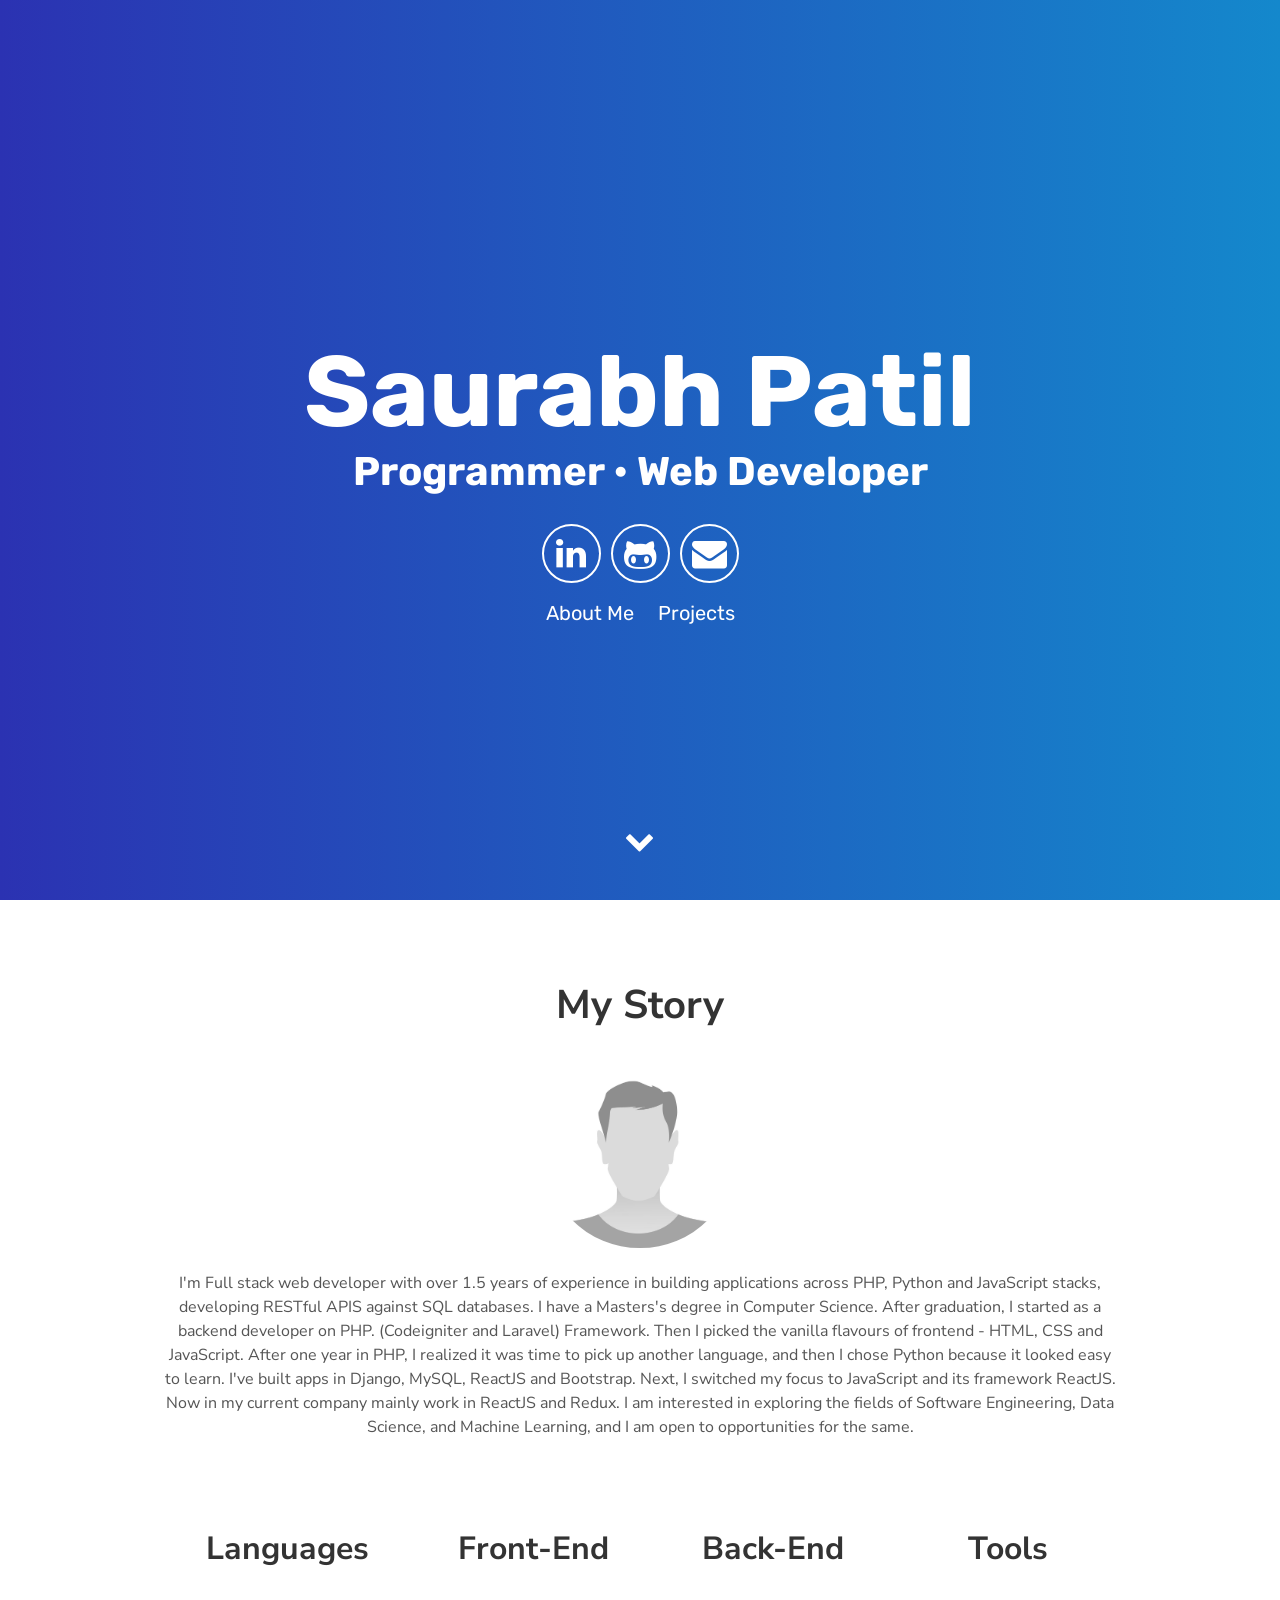
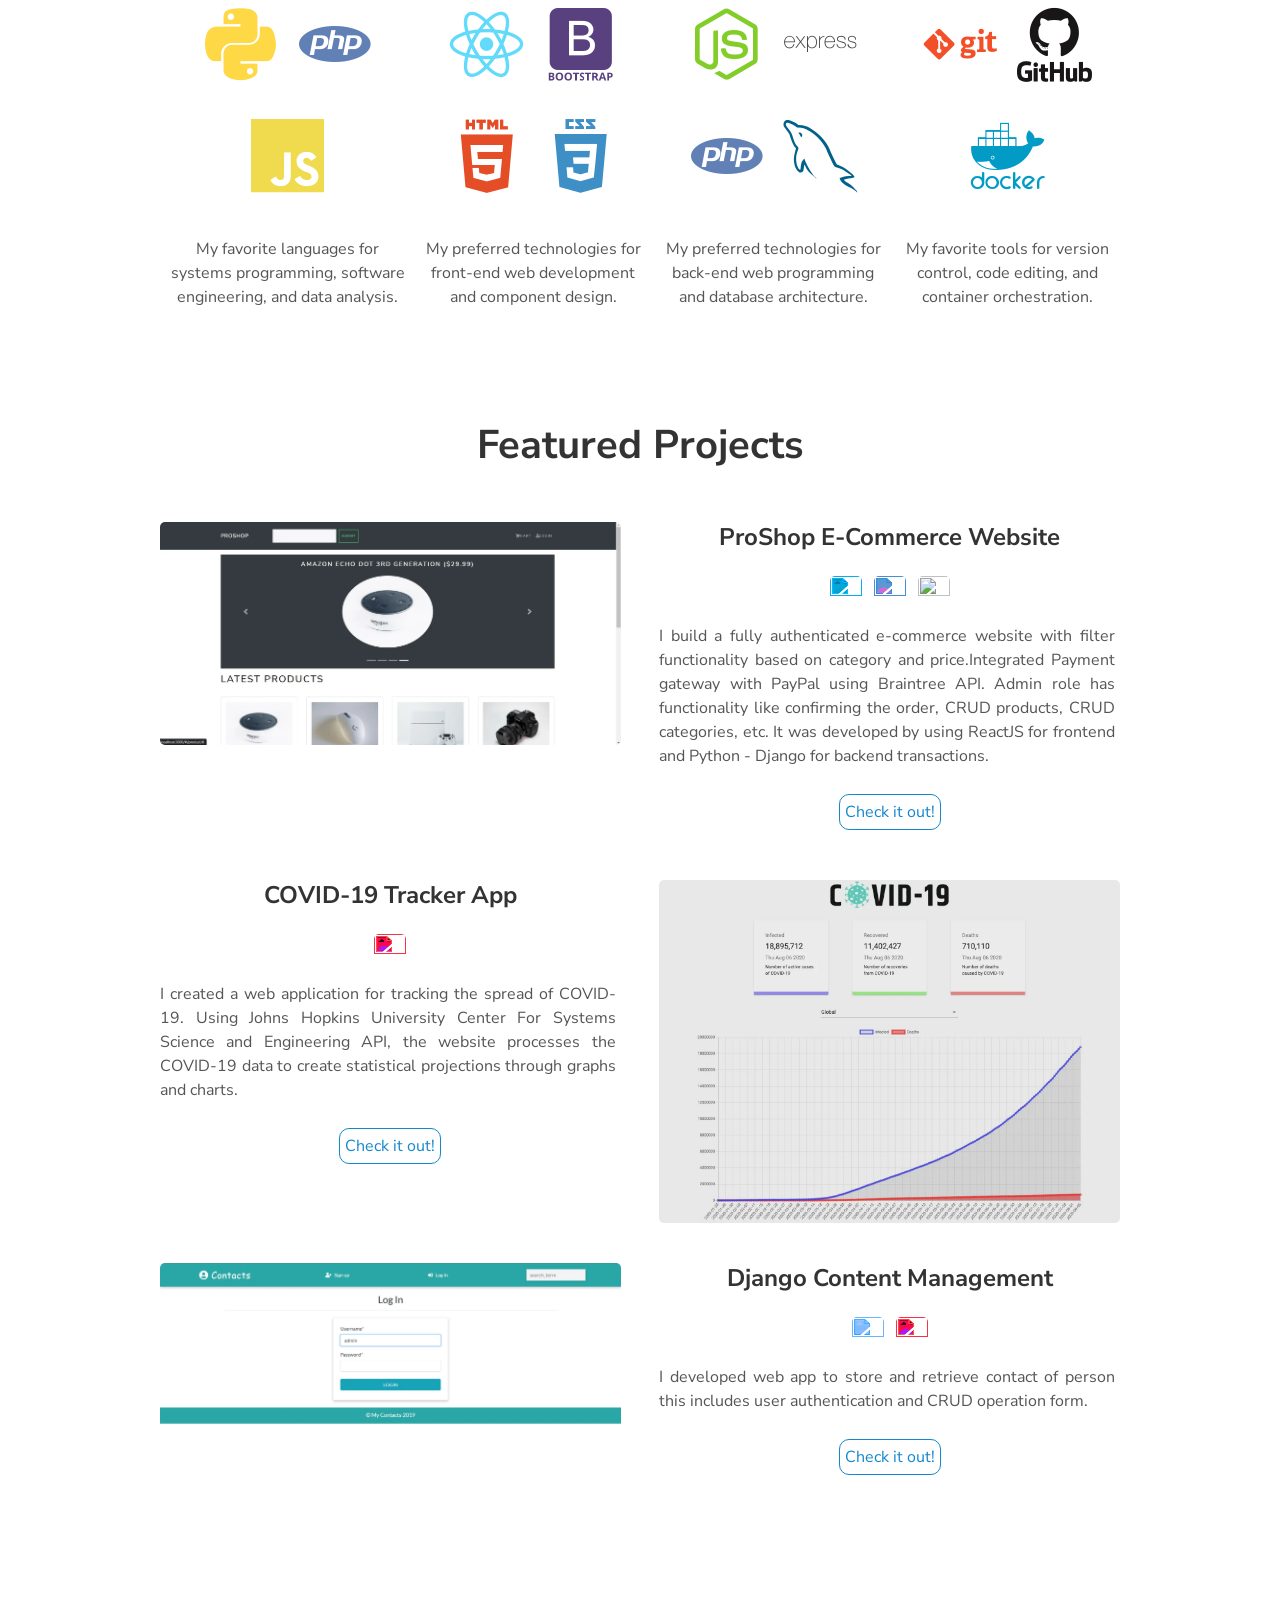
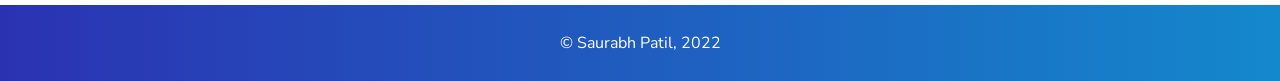
==== index.html @ a28a0f43 "Initial Commit" ====
<!DOCTYPE html>
<html lang="en">

<head>
  <!-- Metadata of the Webpage -->
  <!-- Character-set Metadata -->
  <meta charset="utf-8" />
  <meta http-equiv="X-UA-Compatible" content="IE=edge" />
  <!-- Viewport Metadata -->
  <meta name="viewport" content="width=device-width, initial-scale=1" />
  <!-- Description Metadata-->
  <meta name="description" content="Portfolio Website" />
  <!-- Author Metadata -->
  <meta name="author" content="Saurabh Patil" />
  <!-- Keyword Metadata -->
  <meta name="keywords"
    content="Saurabh Patil, Saurabh Patil Shivaji Science
    College Nagpur, Saurabh Patil Nagpur, Saurabh Patil Shri Ramdeobaba College of Engineering and ManagementShri Ramdeobaba College of Engineering and Management Nagpur, SimpleCRM, Simple crm, Saurabh Patil SimpleCRM" />
  <!-- Webpage Logo -->
  <link rel="shortcut icon" href="./assets/img/favicon.ico" />
  <!-- Webpage Title -->
  <title>Saurabh Patil</title>

  <!-- Import CSS: Main Stylesheet -->
  <link rel="stylesheet" href="./assets/css/main.css" />
</head>

<body>
  <div id="particles-js">
    <div class="header">
      <h1>
        <span class="site-title">Saurabh Patil</span>
        <span class="site-description">Programmer • Web Developer</span>
      </h1>
      <div class="header-icons">
        <a aria-label="My LinkedIn Profile" target="_blank" href="https://www.linkedin.com/in/saurabh-678b4119a/">
          <i class="icon fa fa-linkedin" aria-hidden="true"></i>
        </a>
        <a aria-label="My Github Profile" target="_blank" href="https://github.com/saurabh374">
          <i class="icon fa fa-github-alt" aria-hidden="true"></i>
        </a>
        <!-- <a
            aria-label="My Résumé"
            target="_blank"
            href="https://www.adityavsingh.com/resume.html"
          >
            <i class="icon fa fa fa-file-pdf-o" aria-hidden="true"></i>
          </a> -->
        <a aria-label="Send Email" href="mailto:patilsaurabh1902@gmail.com" target="_blank"><i
            class="icon fa fa-envelope"></i></a>
      </div>
      <div class="header-links">
        <a class="link" href="#about" data-scroll>About Me</a>
        <a class="link" href="#projects" data-scroll>Projects</a>
      </div>
    </div>
    <a class="down" href="#about" data-scroll><i class="icon fa fa-chevron-down" aria-hidden="true"></i></a>
  </div>

  <!-- About Section -->
  <section id="about">
    <!-- User Introduction-->
    <div class="user-details">
      <h1>My Story</h1>
      <picture>
        <source type="image/webp" srcset="./assets/img/webp/person_placeholder.webp" alt="Pperson_placeholder"
          width="20%" style="border-radius: 50%" />
        <img src="./assets/img/jpg/person_placeholder.jpg" alt="person_placeholder" width="20%"
          style="border-radius: 50%" />
      </picture>
      <p>
        I'm Full stack web developer with over 1.5 years of experience in building applications across PHP, Python and
        JavaScript stacks, developing RESTful APIS against SQL databases.
        I have a Masters's degree in Computer Science. After graduation, I started as a backend developer on PHP.
        (Codeigniter and Laravel) Framework. Then I picked the vanilla flavours of frontend - HTML, CSS and JavaScript.
        After one year in PHP, I realized it was time to pick up another language, and then I chose Python because it
        looked easy to learn.
        I've built apps in Django, MySQL, ReactJS and Bootstrap.
        Next, I switched my focus to JavaScript and its framework ReactJS. Now in my current company mainly work in
        ReactJS and Redux.
        I am interested in exploring the
        fields of Software Engineering, Data Science, and Machine Learning,
        and I am open to opportunities for the same.
      </p>
    </div>

    <!-- User Specifics -->
    <div class="user">
      <!-- Technology Stack #1: Languages -->
      <div class="tech">
        <h2>Languages</h2>
        <i class="devicon-python-plain colored"></i>
        <i class="devicon-php-plain colored"></i>
        <i class="devicon-javascript-plain colored"></i>
        <p>
          My favorite languages for systems programming, software engineering,
          and data analysis.
        </p>
      </div>

      <!-- Technology Stack #2: Front-End -->
      <div class="tech">
        <h2>Front-End</h2>
        <i class="devicon-react-original colored"></i>
        <i class="devicon-bootstrap-plain-wordmark colored"></i>
        <i class="devicon-html5-plain-wordmark colored"></i>
        <i class="devicon-css3-plain-wordmark colored"></i>
        <p>
          My preferred technologies for front-end web development and
          component design.
        </p>
      </div>

      <!-- Technology Stack #3: Back-End -->
      <div class="tech">
        <h2>Back-End</h2>
        <i class="devicon-nodejs-plain colored"></i>
        <i class="devicon-express-original-wordmark colored"></i>
        <i class="devicon-php-plain colored"></i>
        <i class="devicon-mysql-plain colored"></i>
        <p>
          My preferred technologies for back-end web programming and database
          architecture.
        </p>
      </div>

      <!-- Technology Stack #4: Tools -->
      <div class="tech">
        <h2>Tools</h2>
        <i class="devicon-git-plain-wordmark colored"></i>

        <i class="devicon-vscode-plain-wordmark colored"></i>

        <i class="devicon-github-plain-wordmark colored"></i>
        <i class="devicon-docker-plain-wordmark colored"></i>
        <p>
          My favorite tools for version control, code editing, and container
          orchestration.
        </p>
      </div>
    </div>
  </section>

  <!-- Projects Section -->
  <section id="projects">
    <div class="user-details">
      <h1>Featured Projects</h1>
    </div>

    <div class="user-projects">
      <div class="images-left">
        <picture>
          <source type="image/webp" srcset="./assets/img/webp/proshop_screenshot.webp" alt="ProShop E-Commerce Website" />
          <img alt="ProShop E-Commerce Website" src="./assets/img/jpg/proshop_screenshot.png" />
        </picture>
      </div>
      <div class="contents-right" style="text-align: center">
        <h3>ProShop E-Commerce Website</h3>
        <img height="32" width="32" src="https://unpkg.com/simple-icons@3.4.0/icons/react.svg" style="
              filter: invert(73%) sepia(74%) saturate(1552%) hue-rotate(169deg)
                brightness(109%) contrast(97%);
            " />
        &nbsp;
        <img height="32" width="32" src="https://unpkg.com/simple-icons@3.4.0/icons/css3.svg" style="
              filter: invert(33%) sepia(29%) saturate(3844%) hue-rotate(184deg)
                brightness(90%) contrast(84%);
            " />
        &nbsp;
        <img height="32" width="32" src="https://unpkg.com/simple-icons@3.4.0/icons/github.svg" />
        <p style="text-align: justify">
          I build a fully authenticated e-commerce website with filter functionality based on
          category and price.Integrated Payment gateway with PayPal using Braintree API. Admin role has functionality
          like confirming the order, CRUD products, CRUD categories, etc. It was developed by using ReactJS for frontend
          and Python - Django for backend transactions.
        </p>
        <a class="project-link" target="_blank" href="https://github.com/saurabh374/ProShop">Check it out!</a>
      </div>
    </div>

    <div class="user-projects">
      <div class="images-right">
        <picture>
          <source type="image/webp" srcset="./assets/img/webp/COVID19-Tracker-App.webp" alt="COVID-19 Tracker App" />
          <img alt="COVID-19 Tracker App" src="./assets/img/jpg/COVID19-Tracker-App.jpg" />
        </picture>
      </div>
      <div class="contents" style="text-align: center">
        <h3>COVID-19 Tracker App</h3>
        <div>
          <img height="32" width="32" src="https://unpkg.com/simple-icons@3.4.0/icons/javascript.svg" style="
                filter: invert(96%) sepia(47%) saturate(4151%)
                  hue-rotate(338deg) brightness(100%) contrast(95%);
              " />
        </div>
        <p style="text-align: justify">
          I created a web application for tracking the spread of COVID-19.
          Using Johns Hopkins University Center For Systems Science and
          Engineering API, the website processes the COVID-19 data to create
          statistical projections through graphs and charts.
        </p>
        <a class="project-link" target="_blank" href="#">
          Check it out!
        </a>
        <!-- <a class="project-link" target="_blank" href="https://www.adityavsingh.com/covid19-tracker-app">
          Check it out!
        </a> -->
      </div>
    </div>

    <div class="user-projects">
      <div class="images-left">
        <picture>
          <source type="image/webp" srcset="./assets/img/webp/contact_manage_screenshot.webp"
            alt="Django Content Management" />
          <img alt="Django Content Management" src="./assets/img/jpg/contact_manage_screenshot.png" />
        </picture>
      </div>
      <div class="contents-right" style="text-align: center">
        <h3>Django Content Management</h3>
        <img height="32" width="32" src="https://unpkg.com/simple-icons@3.4.0/icons/django.svg" style="
                filter: invert(22%) sepia(77%) saturate(1486%)
                  hue-rotate(183deg) brightness(101%) contrast(103%);
              " />
        &nbsp;
        <img height="32" width="32" src="https://unpkg.com/simple-icons@3.4.0/icons/javascript.svg" style="
              filter: invert(96%) sepia(47%) saturate(4151%)
                hue-rotate(338deg) brightness(100%) contrast(95%);
            " />
        <p style="text-align: justify">
          I developed web app to store and retrieve contact of person this includes user authentication and CRUD
          operation form.
        </p>
        <a class="project-link" target="_blank" href="https://github.com/saurabh374/Django-Contact-Manager">
          Check it out!
        </a>
      </div>
    </div>
  </section>

  <footer class="footer">
    <p>&copy; Saurabh Patil, 2022</p>
  </footer>

  <!-- Import JS: Particles Theme -->
  <script src="https://cdn.jsdelivr.net/particles.js/2.0.0/particles.min.js"></script>
  <!-- Import JS: Sweet Scroll -->
  <script src="./assets/js/sweet-scroll.min.js"></script>
  <!-- Import JS: Google Analytics -->
  <script src="./assets/js/google-analytics.js"></script>
  <!-- Import JS: Main Script -->
  <script src="./assets/js/main.js"></script>
</body>

</html>
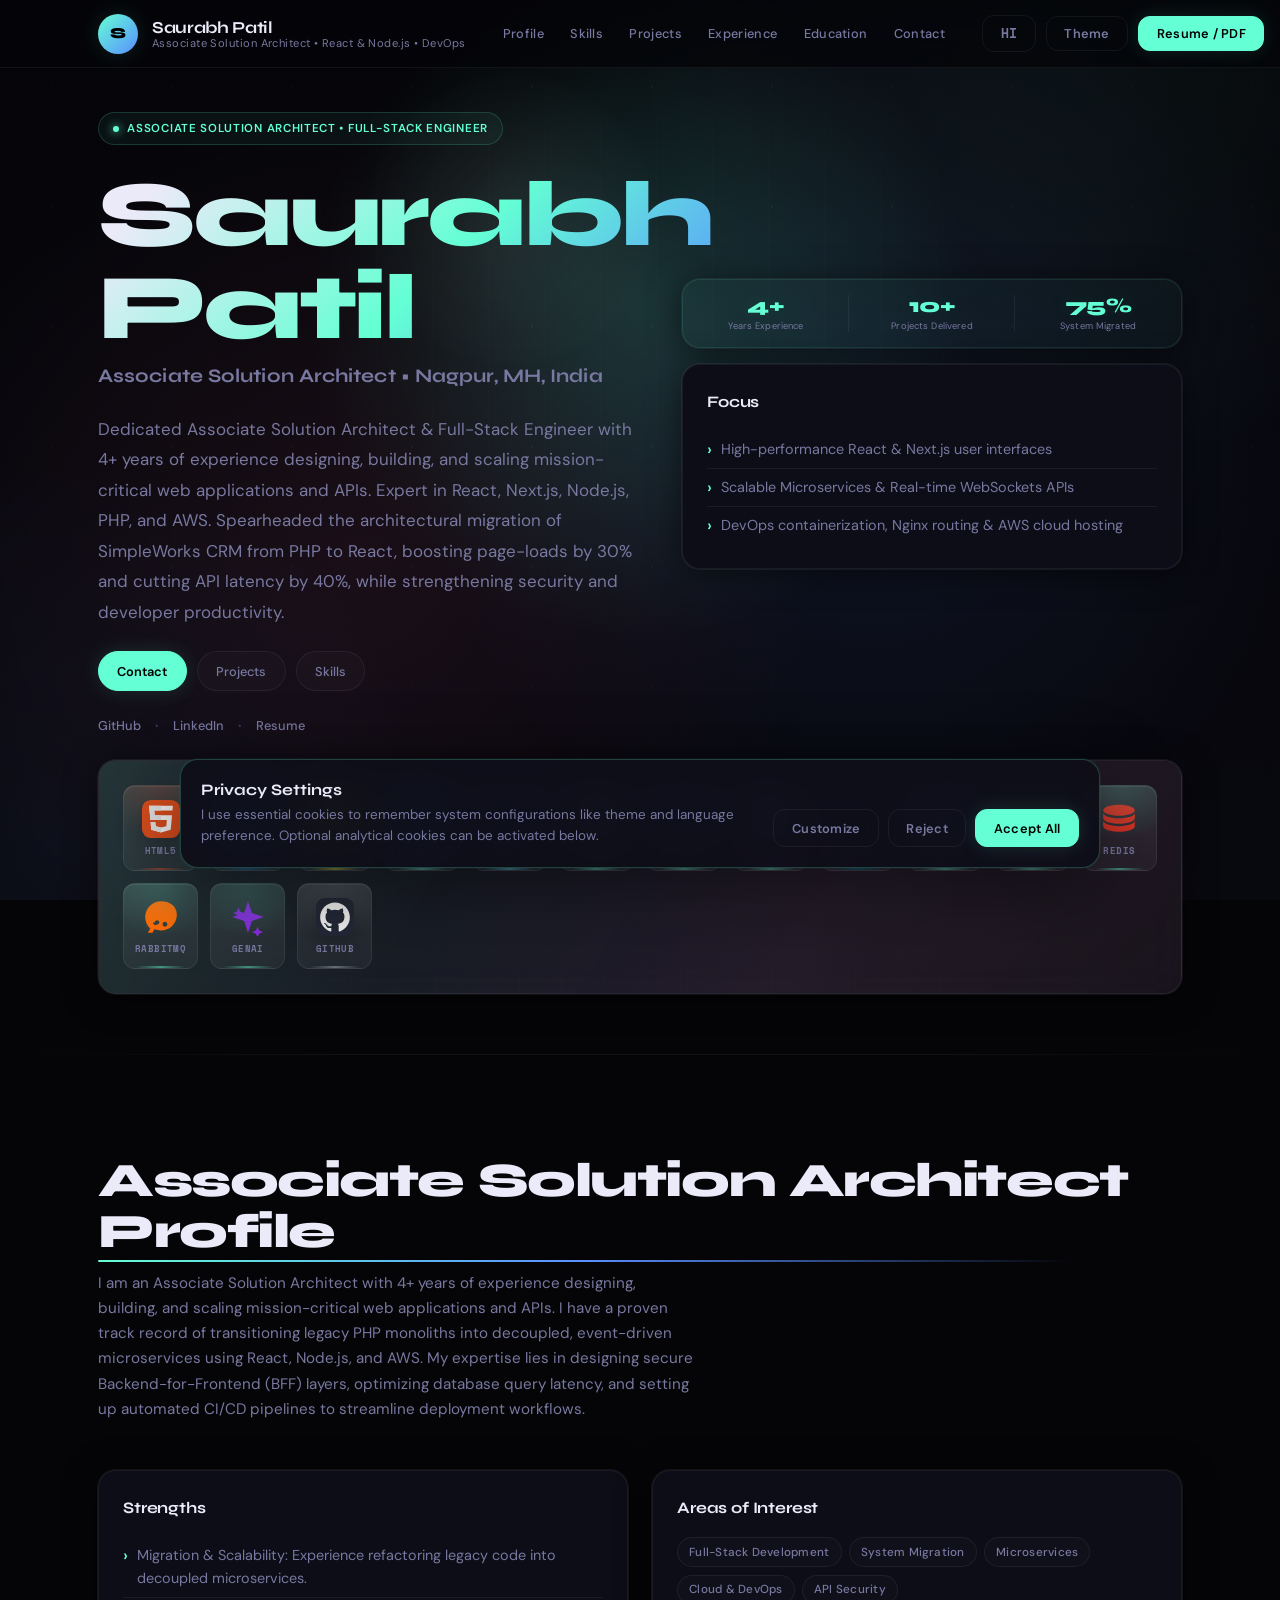
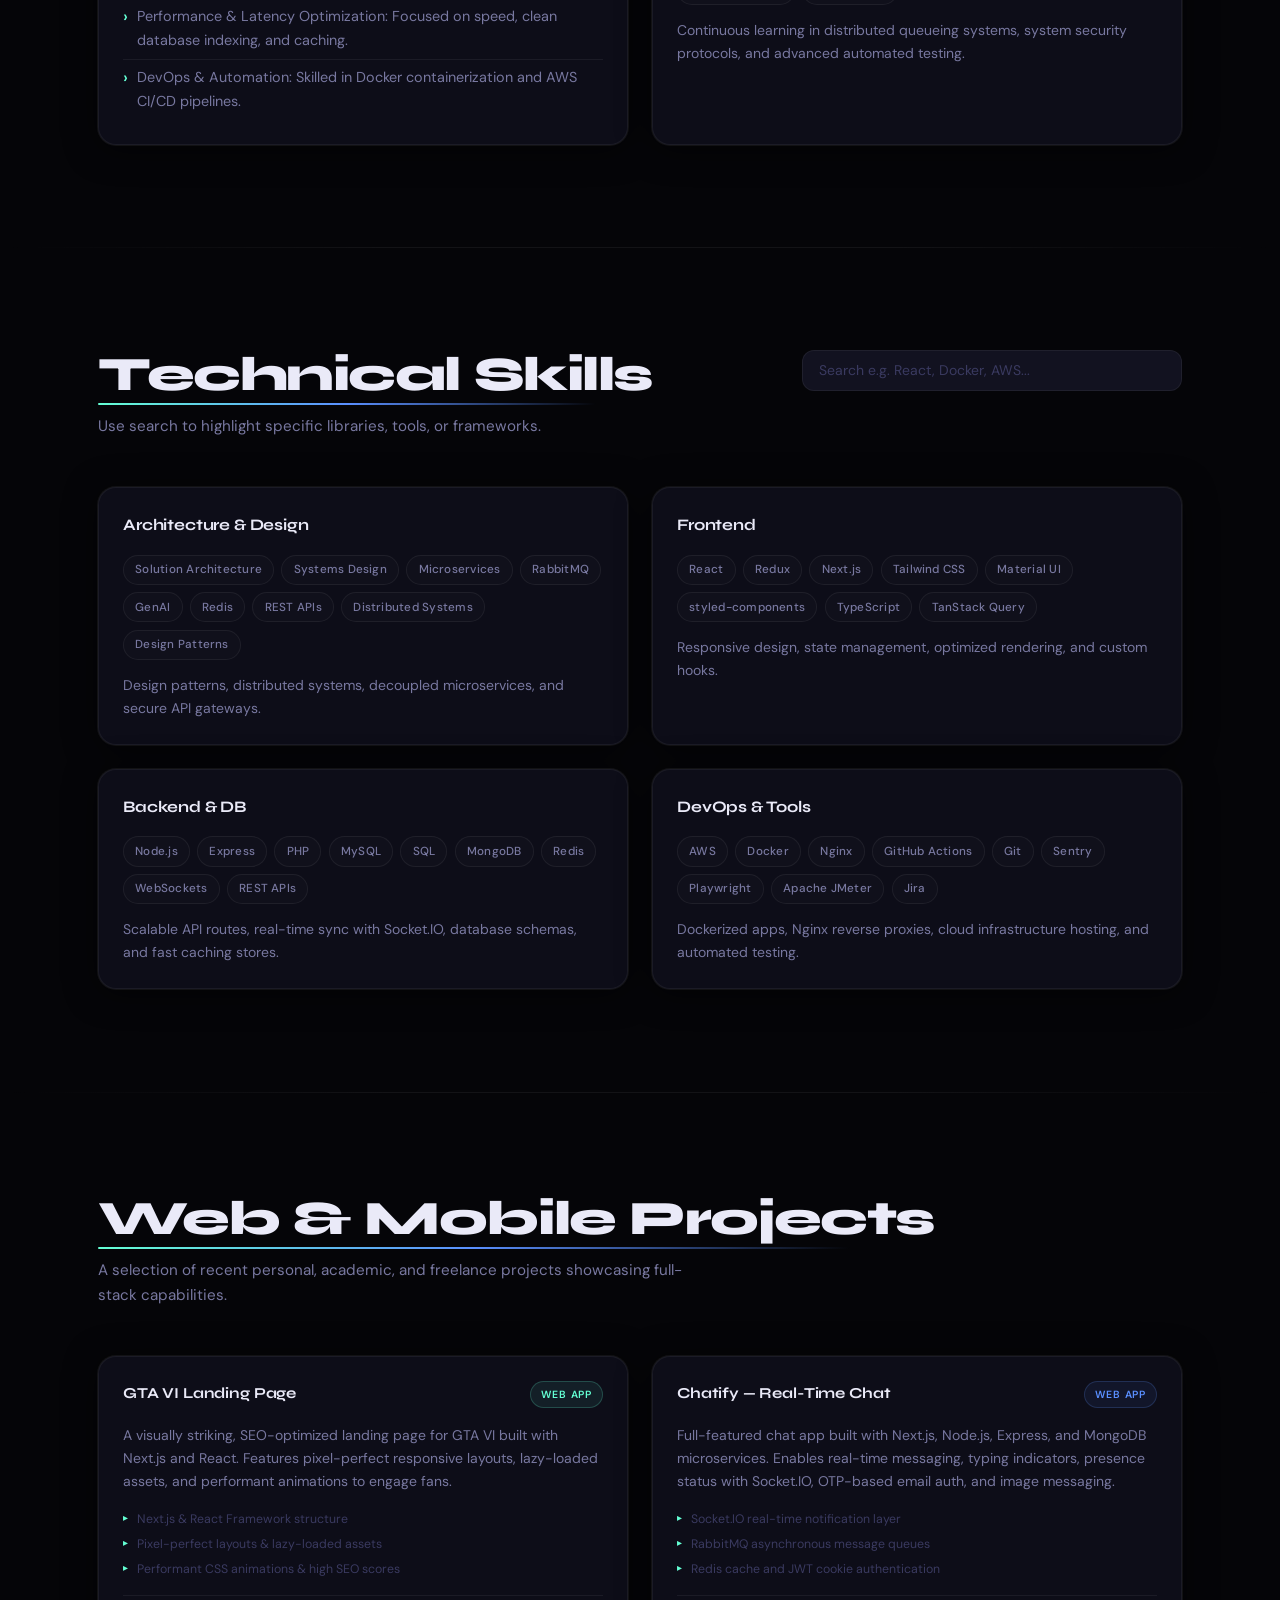
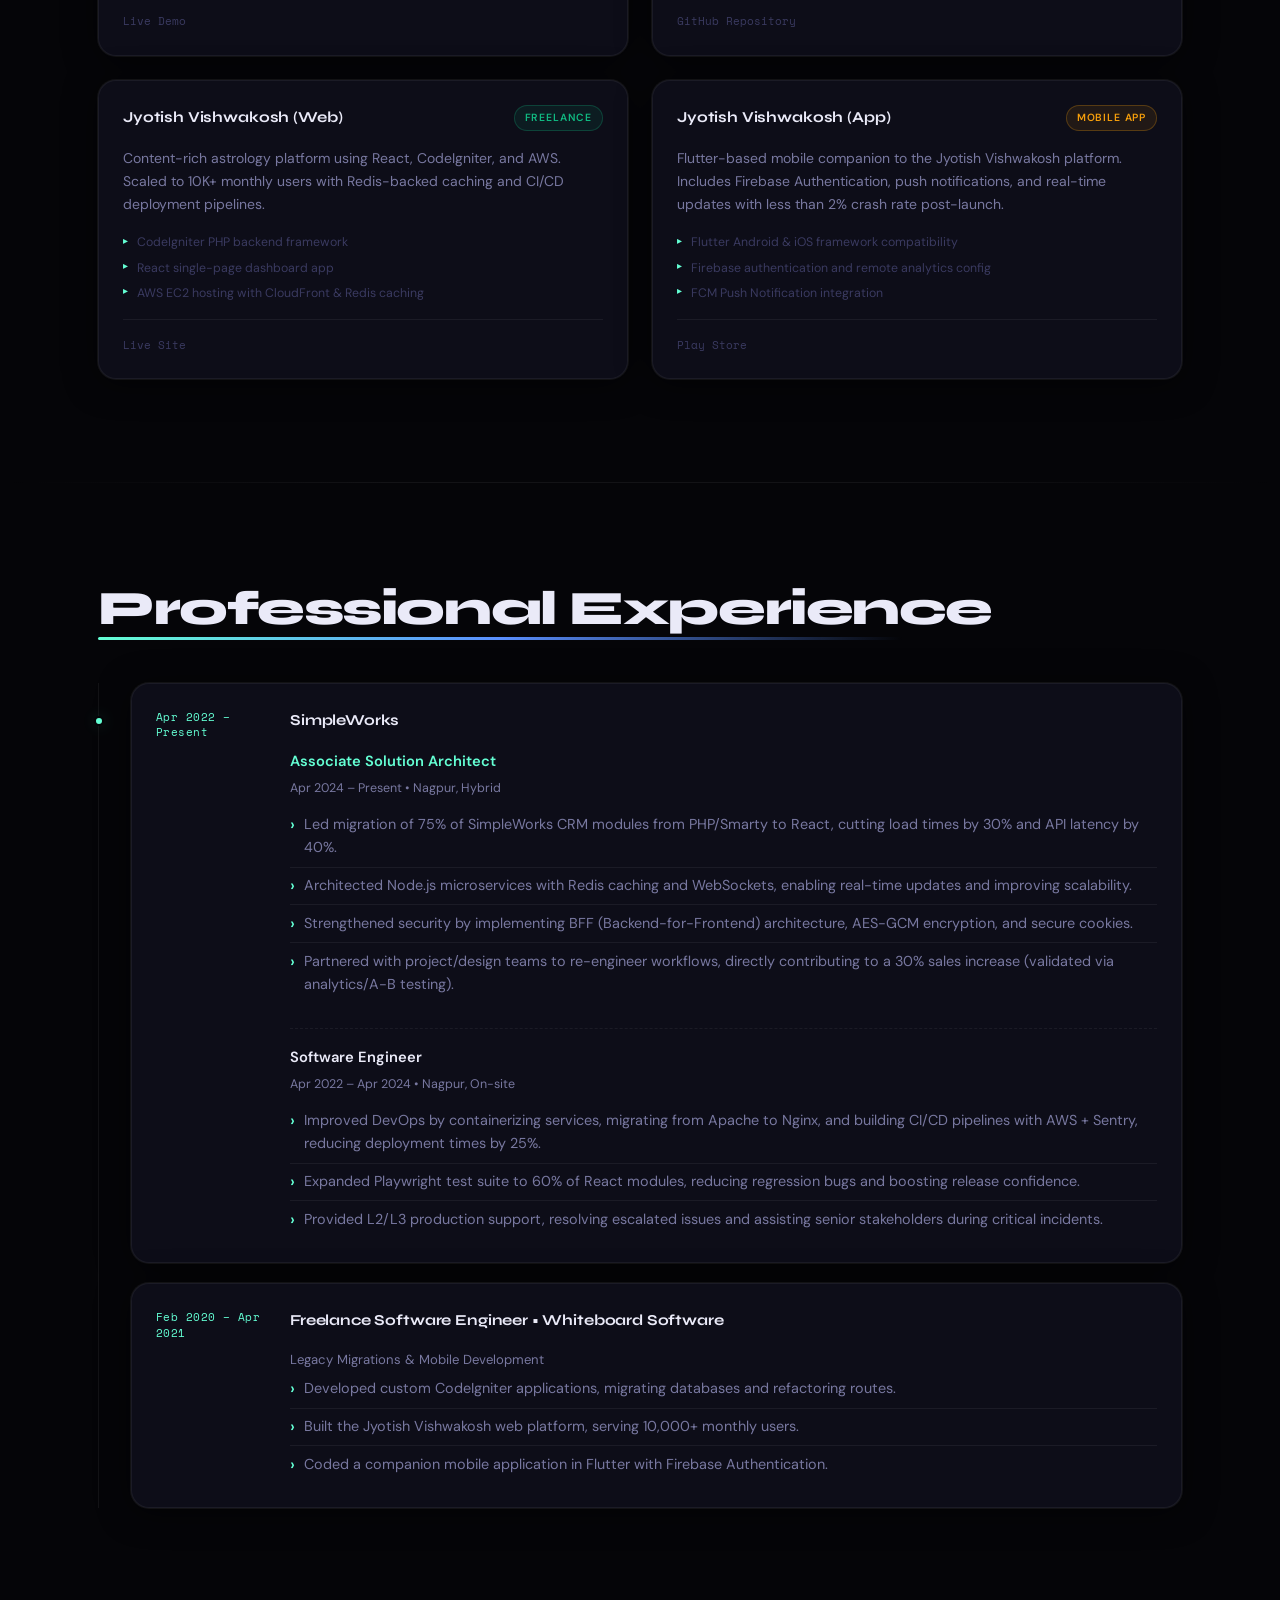
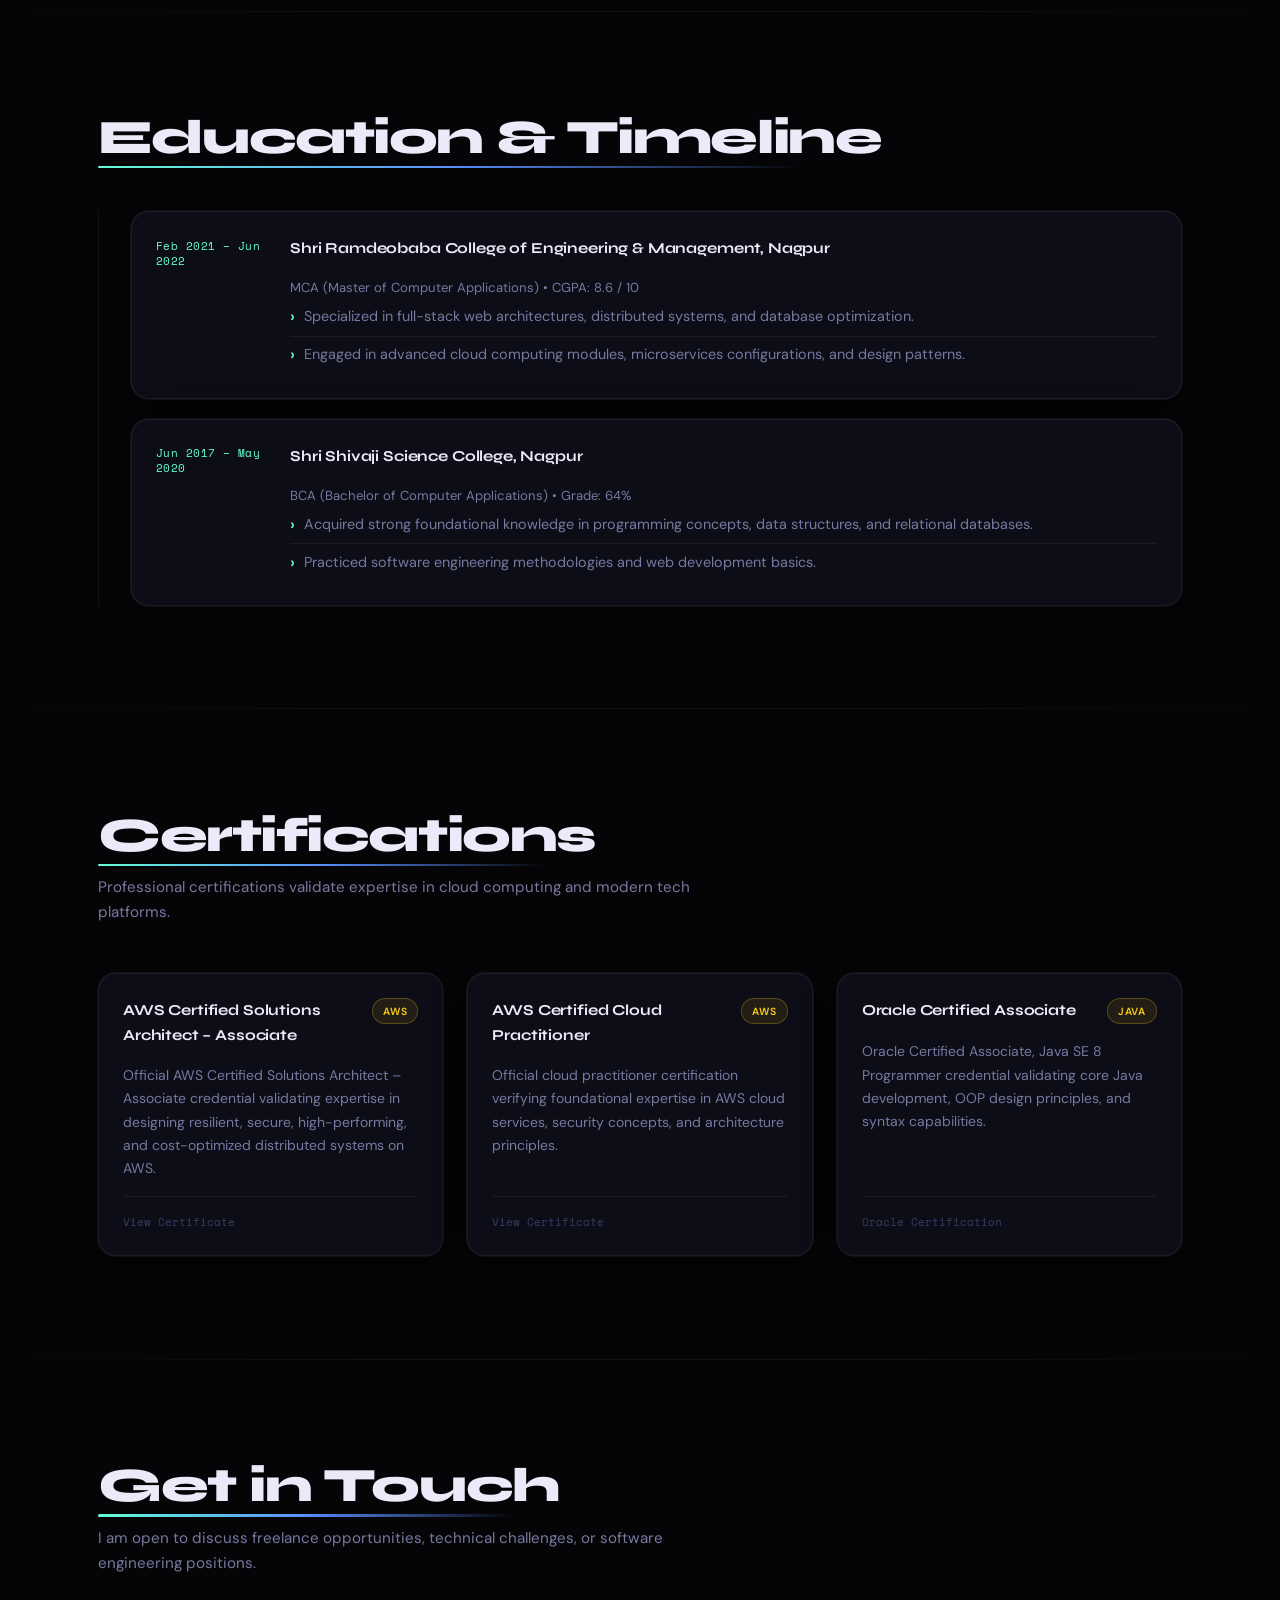
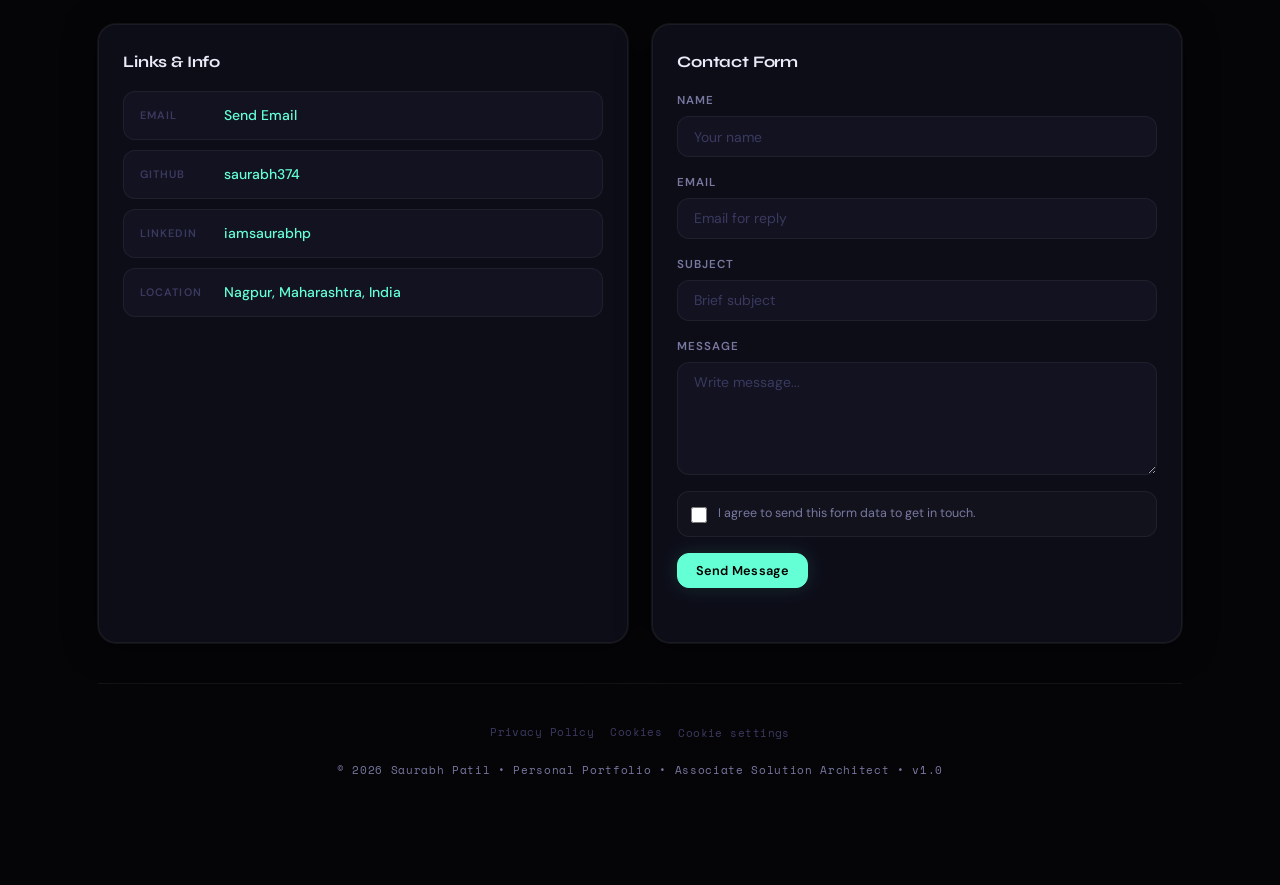
==== commit 46dbdc49: "feat: replace React/Vite portfolio with new premium static portfolio - Complete redesign: HTML5 + va" ====
--- a/index.html
+++ b/index.html
@@ -1,254 +1,717 @@
-<!DOCTYPE html>
-<html lang="en">
-
+<!doctype html>
+<html lang="en" data-theme="dark">
 <head>
-  <!-- Metadata of the Webpage -->
-  <!-- Character-set Metadata -->
   <meta charset="utf-8" />
-  <meta http-equiv="X-UA-Compatible" content="IE=edge" />
-  <!-- Viewport Metadata -->
   <meta name="viewport" content="width=device-width, initial-scale=1" />
-  <!-- Description Metadata-->
-  <meta name="description" content="Portfolio Website" />
-  <!-- Author Metadata -->
+  <title>Saurabh Patil | Associate Solution Architect</title>
+  <meta name="description" content="Portfolio of Saurabh Patil: Associate Solution Architect and React & Node.js Specialist with 4+ years of experience building and scaling mission-critical web applications." />
+  <meta name="keywords" content="Saurabh Patil, Associate Solution Architect, Full-stack Software Engineer, React Developer, Node.js Specialist, Next.js, PHP, AWS, Docker, portfolio, Nagpur" />
   <meta name="author" content="Saurabh Patil" />
-  <!-- Keyword Metadata -->
-  <meta name="keywords"
-    content="Saurabh Patil, Saurabh Patil Shivaji Science
-    College Nagpur, Saurabh Patil Nagpur, Saurabh Patil Shri Ramdeobaba College of Engineering and ManagementShri Ramdeobaba College of Engineering and Management Nagpur, SimpleCRM, Simple crm, Saurabh Patil SimpleCRM" />
-  <!-- Webpage Logo -->
-  <link rel="shortcut icon" href="./assets/img/favicon.ico" />
-  <!-- Webpage Title -->
-  <title>Saurabh Patil</title>
-
-  <!-- Import CSS: Main Stylesheet -->
-  <link rel="stylesheet" href="./assets/css/main.css" />
+  <meta name="robots" content="index, follow" />
+  
+  <!-- Open Graph / Facebook -->
+  <meta property="og:title" content="Saurabh Patil | Associate Solution Architect" />
+  <meta property="og:description" content="Portfolio of Saurabh Patil: Associate Solution Architect and React & Node.js Specialist with 4+ years of experience building and scaling mission-critical web applications." />
+  <meta property="og:url" content="https://saurabh374.github.io/" />
+  <meta property="og:type" content="website" />
+  <meta property="og:site_name" content="Saurabh Patil Portfolio" />
+  <meta property="og:locale" content="en_US" />
+  <meta property="og:image" content="assets/images/HeroImage.avif" />
+  <meta property="og:image:alt" content="Saurabh Patil Portfolio" />
+  
+  <!-- Twitter -->
+  <meta name="twitter:card" content="summary_large_image" />
+  <meta name="twitter:title" content="Saurabh Patil | Associate Solution Architect" />
+  <meta name="twitter:description" content="Portfolio of Saurabh Patil: Associate Solution Architect and React & Node.js Specialist with 4+ years of experience." />
+  <meta name="twitter:image" content="assets/images/HeroImage.avif" />
+  
+  <meta name="theme-color" content="#050508" />
+  <link rel="canonical" href="https://saurabh374.github.io/" />
+  <link rel="alternate" hreflang="en" href="https://saurabh374.github.io/" />
+  <link rel="alternate" hreflang="hi" href="https://saurabh374.github.io/?lang=hi" />
+  <link rel="alternate" hreflang="x-default" href="https://saurabh374.github.io/" />
+  
+  <link rel="icon" type="image/svg+xml" href="favicon.svg">
+  <link rel="stylesheet" href="style.css">
+  
+  <script type="application/ld+json">
+    {
+      "@context": "https://schema.org",
+      "@graph": [
+        {
+          "@type": "Person",
+          "@id": "https://saurabh374.github.io/#person",
+          "name": "Saurabh Patil",
+          "alternateName": "saurabh374",
+          "url": "https://saurabh374.github.io/",
+          "description": "Associate Solution Architect and Full-Stack Engineer with 4+ years of experience designing, building, and scaling mission-critical web apps and APIs using React, Node.js, PHP, and AWS.",
+          "sameAs": [
+            "https://github.com/saurabh374",
+            "https://linkedin.com/in/iamsaurabhp"
+          ],
+          "jobTitle": "Associate Solution Architect",
+          "address": {
+            "@type": "PostalAddress",
+            "addressLocality": "Nagpur",
+            "addressRegion": "Maharashtra",
+            "addressCountry": "IN"
+          },
+          "knowsLanguage": ["en", "hi", "mr"],
+          "knowsAbout": [
+            "Software Development",
+            "Web Development",
+            "React.js",
+            "Node.js",
+            "PHP",
+            "Cloud Architectures",
+            "DevOps"
+          ]
+        },
+        {
+          "@type": "WebSite",
+          "@id": "https://saurabh374.github.io/#website",
+          "name": "Saurabh Patil Portfolio",
+          "url": "https://saurabh374.github.io/",
+          "description": "Portfolio website of Saurabh Patil, Associate Solution Architect.",
+          "inLanguage": ["en", "hi"],
+          "author": {
+            "@id": "https://saurabh374.github.io/#person"
+          }
+        }
+      ]
+    }
+  </script>
 </head>
 
 <body>
-  <div id="particles-js">
-    <div class="header">
-      <h1>
-        <span class="site-title">Saurabh Patil</span>
-        <span class="site-description">Programmer • Web Developer</span>
-      </h1>
-      <div class="header-icons">
-        <a aria-label="My LinkedIn Profile" target="_blank" href="https://www.linkedin.com/in/saurabh-678b4119a/">
-          <i class="icon fa fa-linkedin" aria-hidden="true"></i>
-        </a>
-        <a aria-label="My Github Profile" target="_blank" href="https://github.com/saurabh374">
-          <i class="icon fa fa-github-alt" aria-hidden="true"></i>
-        </a>
-        <!-- <a
-            aria-label="My Résumé"
-            target="_blank"
-            href="https://www.adityavsingh.com/resume.html"
-          >
-            <i class="icon fa fa fa-file-pdf-o" aria-hidden="true"></i>
-          </a> -->
-        <a aria-label="Send Email" href="mailto:patilsaurabh1902@gmail.com" target="_blank"><i
-            class="icon fa fa-envelope"></i></a>
-      </div>
-      <div class="header-links">
-        <a class="link" href="#about" data-scroll>About Me</a>
-        <a class="link" href="#projects" data-scroll>Projects</a>
+  <div class="site-backdrop" aria-hidden="true"></div>
+  <a class="skip" href="#content" data-i18n="skip">Skip to content</a>
+
+  <header class="topbar" role="banner" id="topbar">
+    <div class="wrap topbar-inner">
+      <a class="brand" href="#content" aria-label="Saurabh Patil portfolio">
+        <div class="avatar" aria-hidden="true">S</div>
+        <div class="brand-text">
+          <div class="name">Saurabh Patil</div>
+          <div class="role" data-i18n="brandRole">Associate Solution Architect • React & Node.js • DevOps</div>
+        </div>
+      </a>
+
+      <nav class="nav" id="mainNav" aria-label="Main Navigation" data-i18n-attr="aria-label:navAria">
+        <a href="#profile" data-i18n="navProfile">Profile</a>
+        <a href="#skills" data-i18n="navSkills">Skills</a>
+        <a href="#projects" data-i18n="navProjects">Projects</a>
+        <a href="#experience" data-i18n="navExperience">Experience</a>
+        <a href="#education" data-i18n="navEducation">Education</a>
+        <a href="#contact" data-i18n="navContact">Contact</a>
+      </nav>
+
+      <div class="actions">
+        <button class="nav-toggle" id="navToggle" type="button"
+          aria-label="Open navigation" aria-expanded="false" aria-controls="mainNav"
+          data-i18n-attr="aria-label:openNav">
+          <span></span><span></span><span></span>
+        </button>
+
+        <button class="btn ghost" id="langBtn" type="button" aria-label="Switch language" data-i18n-attr="aria-label:langBtnAria">HI</button>
+        <button class="btn ghost" id="themeBtn" type="button" aria-label="Toggle theme" data-i18n="themeBtn" data-i18n-attr="aria-label:themeAria">Theme</button>
+        <button class="btn" id="printBtn" type="button" data-i18n="printBtn">Resume / PDF</button>
       </div>
     </div>
-    <a class="down" href="#about" data-scroll><i class="icon fa fa-chevron-down" aria-hidden="true"></i></a>
-  </div>
-
-  <!-- About Section -->
-  <section id="about">
-    <!-- User Introduction-->
-    <div class="user-details">
-      <h1>My Story</h1>
-      <picture>
-        <source type="image/webp" srcset="./assets/img/webp/person_placeholder.webp" alt="Pperson_placeholder"
-          width="20%" style="border-radius: 50%" />
-        <img src="./assets/img/jpg/person_placeholder.jpg" alt="person_placeholder" width="20%"
-          style="border-radius: 50%" />
-      </picture>
-      <p>
-        I'm Full stack web developer with over 1.5 years of experience in building applications across PHP, Python and
-        JavaScript stacks, developing RESTful APIS against SQL databases.
-        I have a Masters's degree in Computer Science. After graduation, I started as a backend developer on PHP.
-        (Codeigniter and Laravel) Framework. Then I picked the vanilla flavours of frontend - HTML, CSS and JavaScript.
-        After one year in PHP, I realized it was time to pick up another language, and then I chose Python because it
-        looked easy to learn.
-        I've built apps in Django, MySQL, ReactJS and Bootstrap.
-        Next, I switched my focus to JavaScript and its framework ReactJS. Now in my current company mainly work in
-        ReactJS and Redux.
-        I am interested in exploring the
-        fields of Software Engineering, Data Science, and Machine Learning,
-        and I am open to opportunities for the same.
+  </header>
+
+  <main id="content">
+    <section class="hero">
+      <div class="wrap hero-inner">
+        <div class="hero-left">
+          <p class="pill">
+            <span class="dot"></span>
+            <span data-i18n="heroPill">Associate Solution Architect • Full-Stack Engineer</span>
+          </p>
+
+          <h1>
+            <span class="grad">Saurabh Patil</span>
+            <small data-i18n="heroSubtitle">Associate Solution Architect • Nagpur, MH, India</small>
+          </h1>
+
+          <p class="lead" data-i18n="heroLead">
+            Dedicated Associate Solution Architect & Full-Stack Engineer with 4+ years of experience designing, building, and scaling mission-critical web applications and APIs. Expert in React, Next.js, Node.js, PHP, and AWS. Spearheaded the architectural migration of SimpleWorks CRM from PHP to React, boosting page-loads by 30% and cutting API latency by 40%, while strengthening security and developer productivity.
+          </p>
+
+          <div class="quick">
+            <a class="chip" href="#contact" data-i18n="quickContact">Contact</a>
+            <a class="chip" href="#projects" data-i18n="quickProjects">Projects</a>
+            <a class="chip" href="#skills" data-i18n="quickSkills">Skills</a>
+          </div>
+
+          <div class="links">
+            <a class="link" href="https://github.com/saurabh374" target="_blank" rel="me noopener noreferrer">GitHub</a>
+            <span class="sep">•</span>
+            <a class="link" href="https://linkedin.com/in/iamsaurabhp" target="_blank" rel="me noopener noreferrer">LinkedIn</a>
+            <span class="sep">•</span>
+            <a class="link" href="https://drive.google.com/file/d/1XAJubip2ygCzAd7s7EkA9J58ChdO8DHF/view?usp=sharing" target="_blank" rel="noopener noreferrer" data-i18n="resumeLink">Resume</a>
+          </div>
+        </div>
+
+        <aside class="hero-right" aria-label="Quick Info" data-i18n-attr="aria-label:quickInfo">
+          <div class="card kpis">
+            <div class="kpi">
+              <div class="kpi-num">4+</div>
+              <div class="kpi-label" data-i18n="kpiExp">Years Experience</div>
+            </div>
+
+            <div class="kpi">
+              <div class="kpi-num">10+</div>
+              <div class="kpi-label" data-i18n="kpiProjects">Projects Delivered</div>
+            </div>
+
+            <div class="kpi">
+              <div class="kpi-num">75%</div>
+              <div class="kpi-label" data-i18n="kpiMigration">System Migrated</div>
+            </div>
+          </div>
+
+          <div class="card mini">
+            <h2 class="mini-title" data-i18n="focusTitle">Focus</h2>
+            <ul class="bullets">
+              <li data-i18n="focus1">High-performance React & Next.js user interfaces</li>
+              <li data-i18n="focus2">Scalable Microservices & Real-time WebSockets APIs</li>
+              <li data-i18n="focus3">DevOps containerization, Nginx routing & AWS cloud hosting</li>
+            </ul>
+          </div>
+        </aside>
+      </div>
+      <div class="bg" aria-hidden="true"></div>
+    </section>
+
+    <div class="wrap">
+      <div class="stack-panel">
+        <ul class="stack-icons" role="list">
+          <li class="stack-icon tech-html">
+            <img src="assets/icons/html.svg" width="38" height="38" alt="HTML icon" loading="lazy" decoding="async" />
+            <span class="stack-label">HTML5</span>
+          </li>
+          <li class="stack-icon tech-css">
+            <img src="assets/icons/css.svg" width="38" height="38" alt="CSS icon" loading="lazy" decoding="async" />
+            <span class="stack-label">CSS3</span>
+          </li>
+          <li class="stack-icon tech-js">
+            <img src="assets/icons/js.svg" width="38" height="38" alt="JavaScript icon" loading="lazy" decoding="async" />
+            <span class="stack-label">JavaScript</span>
+          </li>
+          <li class="stack-icon tech-typescript">
+            <svg viewBox="0 0 24 24" width="38" height="38" aria-hidden="true" style="fill: #3178c6;">
+              <path d="M1.125 0h21.75c.621 0 1.125.504 1.125 1.125v21.75c0 .621-.504 1.125-1.125 1.125H1.125A1.125 1.125 0 0 1 0 22.875V1.125A1.125 1.125 0 0 1 1.125 0zm15.719 14.813c.219-.078.438-.172.641-.281.344-.188.625-.438.828-.75a3.02 3.02 0 0 0 .547-1.14c.063-.266.094-.578.094-.938V9.125h-1.922v2.469c0 .172-.016.328-.047.453a.61.61 0 0 1-.156.328.618.618 0 0 1-.297.172c-.125.031-.297.047-.516.047H14.03v-3.469h-1.922v8.281h1.922V14.86c0-.031.063-.047.188-.047h1.625zM9.547 9.125H3.656v1.922h1.984v6.359h1.922v-6.359h1.984V9.125z"/>
+            </svg>
+            <span class="stack-label">TypeScript</span>
+          </li>
+          <li class="stack-icon tech-react">
+            <img src="assets/icons/react.svg" width="38" height="38" alt="React icon" loading="lazy" decoding="async" />
+            <span class="stack-label">React</span>
+          </li>
+          <li class="stack-icon tech-nextjs">
+            <svg viewBox="0 0 180 180" width="38" height="38" aria-hidden="true" style="fill: currentColor;">
+              <path d="M141.137 167.337L68.347 75.313V156H50V24h18.347l72.79 92.023V24h18.347v143.337h-18.347z"/>
+            </svg>
+            <span class="stack-label">Next.js</span>
+          </li>
+          <li class="stack-icon tech-node">
+            <svg viewBox="0 0 24 24" width="38" height="38" aria-hidden="true" style="fill: #339933;">
+              <path d="M11.996 0a3.176 3.176 0 0 0-1.587.424L1.737 5.431A3.17 3.17 0 0 0 .15 8.18v10.016a3.17 3.17 0 0 0 1.587 2.75l8.672 5.006a3.174 3.174 0 0 0 3.174 0l8.672-5.006a3.17 3.17 0 0 0 1.587-2.75V8.18a3.17 3.17 0 0 0-1.587-2.75L13.583.424A3.176 3.176 0 0 0 11.996 0zm0 2.21a.95.95 0 0 1 .477.127l8.672 5.006c.294.17.477.487.477.828v10.016c0 .341-.183.658-.477.828l-8.672 5.006a.95.95 0 0 1-.954 0l-8.672-5.006a.95.95 0 0 1-.477-.828V8.171c0-.341.183-.658.477-.828l8.672-5.006a.95.95 0 0 1 .477-.127z"/>
+            </svg>
+            <span class="stack-label">Node.js</span>
+          </li>
+          <li class="stack-icon tech-php">
+            <svg viewBox="0 0 24 24" width="38" height="38" aria-hidden="true" style="fill: #777BB4;">
+              <path d="M12 0C5.373 0 0 5.373 0 12s5.373 12 12 12 12-5.373 12-12S18.627 0 12 0zm5.185 8.163c.279 0 .524.015.733.045.21.03.376.084.501.164.124.08.204.187.24.321.036.134.027.316-.027.545l-.744 3.149c-.066.273-.189.508-.369.704-.18.196-.396.353-.648.472-.252.119-.533.204-.843.255-.31.05-.629.076-.957.076h-2.148l-.759 3.202H10.96l2.128-9.006c.45-.067 1.018-.1 1.706-.1h2.391zm-7.618 0c.279 0 .524.015.733.045.21.03.376.084.501.164.124.08.204.187.24.321.036.134.027.316-.027.545l-.744 3.149c-.066.273-.189.508-.369.704-.18.196-.396.353-.648.472-.252.119-.533.204-.843.255-.31.05-.629.076-.957.076H5.674l-.759 3.202H2.946l2.128-9.006c.45-.067 1.018-.1 1.706-.1h2.787zM8.384 9.699H7.132l-.567 2.399H7.81c.219 0 .399-.02.541-.059.142-.039.248-.098.318-.179.07-.08.106-.184.106-.312 0-.129-.026-.264-.078-.406a.82.82 0 0 0-.256-.372c-.104-.07-.267-.071-.457-.071zM15.4 9.699h-1.252l-.567 2.399h1.246c.219 0 .399-.02.541-.059.142-.039.248-.098.318-.179.07-.08.106-.184.106-.312 0-.129-.026-.264-.078-.406a.82.82 0 0 0-.256-.372c-.103-.07-.267-.071-.458-.071zm5.654-1.536l-2.128 9.006h-1.97l2.128-9.006h1.97z"/>
+            </svg>
+            <span class="stack-label">PHP</span>
+          </li>
+          <li class="stack-icon tech-mysql">
+            <img src="assets/icons/mysql.svg" width="38" height="38" alt="MySQL icon" loading="lazy" decoding="async" />
+            <span class="stack-label">MySQL</span>
+          </li>
+          <li class="stack-icon tech-docker">
+            <svg viewBox="0 0 24 24" width="38" height="38" aria-hidden="true" style="fill: #2496ed;">
+              <path d="M13.983 11.078h2.119c.102 0 .186-.083.186-.185V8.99c0-.102-.084-.186-.186-.186h-2.119c-.102 0-.186.084-.186.186v1.903c0 .102.084.185.186.185zM11.261 11.078h2.119c.102 0 .186-.083.186-.185V8.99c0-.102-.084-.186-.186-.186h-2.119c-.102 0-.186.084-.186.186v1.903c0 .102.084.185.186.185zm-2.72 0h2.119c.102 0 .186-.083.186-.185V8.99c0-.102-.084-.186-.186-.186H8.54c-.102 0-.186.084-.186.186v1.903c0 .102.084.185.186.185zm-2.72 0h2.119c.102 0 .186-.083.186-.185V8.99c0-.102-.084-.186-.186-.186H5.82c-.102 0-.186.084-.186.186v1.903c0 .102.084.185.186.185zm2.72-2.72h2.119c.102 0 .186-.083.186-.185V6.27c0-.102-.084-.186-.186-.186H8.54c-.102 0-.186.084-.186.186v1.903c0 .102.084.185.186.185zm2.72 0h2.119c.102 0 .186-.083.186-.185V6.27c0-.102-.084-.186-.186-.186h-2.119c-.102 0-.186.084-.186.186v1.903c0 .102.084.185.186.185zm-2.72-2.72h2.119c.102 0 .186-.083.186-.185V3.55c0-.102-.084-.186-.186-.186H8.54c-.102 0-.186.084-.186.186v1.903c0 .102.084.185.186.185zm5.44 5.44h2.119c.102 0 .186-.083.186-.185V8.99c0-.102-.084-.186-.186-.186h-2.119c-.102 0-.186.084-.186.186v1.903c0 .102.084.185.186.185zM23.957 11.23c-.1-.703-.687-1.378-1.503-1.637-.152-.048-.328-.088-.492-.116-.037-.621-.295-1.19-.728-1.63a.138.138 0 0 0-.191-.013c-.31.258-.57.575-.765.928-.276.012-.55.034-.821.066-.02-.455-.17-.923-.46-1.344a.126.126 0 0 0-.189-.026c-.347.288-.636.653-.847 1.06-.995.143-2.02.261-3.082.352v4.062h9.243c.123 0 .242-.016.361-.04.773-.16 1.488-.646 1.769-1.662.007-.027.014-.055.021-.082.02-.075.051-.157.085-.24zm-9.088 4.793c-2.316 0-4.632-.128-6.948-.383-.41-.045-.82-.097-1.23-.156-.37-.053-.74-.114-1.1-.183-.341-.065-.68-.137-1.018-.216-.312-.074-.622-.156-.931-.247-.282-.083-.564-.173-.842-.27-.253-.087-.502-.183-.75-.286a11.14 11.14 0 0 1-.659-.296c-.19-.093-.38-.192-.563-.298-.168-.097-.333-.203-.493-.315l-.048-.034c-.11-.079-.168-.158-.2-.258-.027-.087-.033-.186-.022-.294.043-.437.288-.86.732-1.267.316-.29.734-.555 1.23-.78.473-.217 1.019-.4 1.62-.544.577-.14 1.226-.242 1.928-.31l.044-.004c.725-.07 1.503-.119 2.316-.148v1.644h3.119V11.23c.899-.023 1.831-.03 2.784-.02v1.634h3.119v-1.603c.531.008 1.066.02 1.603.037.498.016.995.038 1.492.067.435.025.867.056 1.298.093.376.033.75.07 1.121.11.312.034.622.072.93.114.258.035.513.072.766.113.189.03.376.061.562.093.125.022.247.045.367.069.055.011.109.022.164.034.252.06.495.127.73.203.203.065.399.138.587.218.156.067.306.139.45.217l.039.02c.071.04.14.084.208.13.068.046.133.095.195.147.098.082.179.176.241.282.062.106.101.224.117.355.033.275-.027.575-.178.892a4.912 4.912 0 0 1-.774 1.15c-.328.355-.733.665-1.203.923-.448.246-.962.449-1.528.608-.537.151-1.128.267-1.758.349a37.28 37.28 0 0 1-1.92.193 69.347 69.347 0 0 1-2.02.102l-.657.017z"/>
+            </svg>
+            <span class="stack-label">Docker</span>
+          </li>
+          <li class="stack-icon tech-aws">
+            <svg viewBox="0 0 24 24" width="38" height="38" aria-hidden="true" style="fill: #ff9900;">
+              <path d="M23.945 15.688c-.378-.718-1.517-2.483-3.69-2.483-2.616 0-4.667 2.05-4.667 4.701 0 2.502 1.83 4.639 4.634 4.639 1.488 0 2.658-.707 3.228-1.554l.032.021a1.293 1.293 0 0 0 1.05 1.572 1.34 1.34 0 0 0 1.547-1.168c.036-.264.444-3.468.219-5.32-.057-.468-.261-.692-.663-.692a.669.669 0 0 0-.67.652l-.022.632zm-3.69 5.378c-1.393 0-2.441-1.04-2.441-2.658s1.04-2.648 2.457-2.648 2.446 1.05 2.446 2.648c-.005 1.623-1.069 2.658-2.462 2.658zm-11.455.512c-1.517 0-2.837-.84-2.837-2.222 0-1.892 2.083-2.316 4.316-2.316.55 0 1.028.026 1.385.076a5.27 5.27 0 0 0-.173-1.428c-.183-.783-.807-1.226-1.812-1.226-1.121 0-2.246.366-2.424.478a.637.637 0 0 1-.321.092.518.518 0 0 1-.509-.509c0-.234.122-.442.361-.59 1.206-.743 2.766-1.073 4.093-1.073 2.517 0 3.998 1.154 3.998 3.595v4.205c0 .768.422.997.778.997a.465.465 0 0 0 .473-.427c.102-.62.249-1.922.376-2.583a.475.475 0 0 1 .494-.392c.28 0 .463.224.437.524-.046.529-.397 3.397-.565 4.053-.163.636-.575.925-1.165.925a1.272 1.272 0 0 1-1.298-1.23l-.03-.021c-.565.845-1.637 1.581-3.355 1.581zm1.261-3.149c-1.348 0-2.507.249-2.507 1.15 0 .61.57.94 1.246.94.977 0 1.83-.585 2.064-1.383a2.03 2.03 0 0 0 .046-.402c-.229-.214-.544-.305-.849-.305zM2.873 14.88c-.285.676-.55 1.393-.778 2.148h3.361c.427-.859.834-1.586 1.19-2.148H2.873zm5.029-2.923c.31.575.63 1.226.936 1.922H11.23c-1.083-2.162-2.316-3.83-3.666-3.83-.687 0-1.185.442-1.185 1.164 0 .341.076.671.214.992l1.309.676v.001-.925zM.052 21.054a.519.519 0 0 0 .509.509c.285 0 1.144-.336 2.083-.758 1.196.488 2.658.743 4.195.743 4.968 0 7.82-2.73 7.82-5.466 0-.325-.03-.646-.092-.956l1.241.641a.573.573 0 0 0 .285.087c.28 0 .54-.204.54-.544 0-.173-.082-.336-.24-.442L8.24 9.878a.59.59 0 0 0-.61-.01c-.198.102-3.844 1.993-5.32 2.766a.552.552 0 0 0-.321.503c0 .285.234.509.509.509.117 0 .234-.036.346-.092.839-.437 2.227-1.154 3.238-1.684.58.793 1.298 1.983 1.922 3.19H.637a.541.541 0 0 0-.539.544c0 .178.077.346.224.453.799.575 1.488 1.261 2.019 1.922-1.399.718-2.119 1.058-2.222 1.103a.56.56 0 0 0-.067.876z"/>
+            </svg>
+            <span class="stack-label">AWS</span>
+          </li>
+          <li class="stack-icon tech-redis">
+            <svg viewBox="0 0 24 24" width="38" height="38" aria-hidden="true" style="fill: #d82c20;">
+              <path d="M22 6.5C22 8.433 17.523 10 12 10S2 8.433 2 6.5 6.477 3 12 3s10 1.5 10 3.5zm0 5C22 13.433 17.523 15 12 15S2 13.433 2 11.5V8c0 1.933 4.477 3.5 10 3.5s10-1.5 10-3.5v3.5zm0 5C22 18.433 17.523 20 12 20S2 18.433 2 16.5V13c0 1.933 4.477 3.5 10 3.5s10-1.5 10-3.5v3.5z"/>
+            </svg>
+            <span class="stack-label">Redis</span>
+          </li>
+          <li class="stack-icon tech-rabbitmq">
+            <svg viewBox="0 0 24 24" width="38" height="38" aria-hidden="true" style="fill: #ff6600;">
+              <path d="M12 2C6.477 2 2 6.477 2 12c0 2.92 1.25 5.542 3.238 7.37L3.6 22h3.045l1.045-2.222c1.325.437 2.754.722 4.31.722 5.523 0 10-4.477 10-10S17.523 2 12 2zm1 14.5c0-.828.672-1.5 1.5-1.5s1.5.672 1.5 1.5S15.328 18 14.5 18s-1.5-.672-1.5-1.5zm-5-1c0-.828.672-1.5 1.5-1.5s1.5.672 1.5 1.5S9.328 17 8.5 17s-1.5-.672-1.5-1.5z"/>
+            </svg>
+            <span class="stack-label">RabbitMQ</span>
+          </li>
+          <li class="stack-icon tech-genai">
+            <svg viewBox="0 0 24 24" width="38" height="38" aria-hidden="true" style="fill: #8a2be2;">
+              <path d="M12 2L9.5 9.5 2 12l7.5 2.5L12 22l2.5-7.5 7.5-2.5-7.5-2.5L12 2zM6 6L5 8.5 2.5 9.5 5 10.5 6 13l1-2.5 2.5-1L7 8.5 6 6zm12 12l-1 2.5-2.5 1 2.5 1 1 2.5 1-2.5 2.5-1-2.5-1-1-2.5z"/>
+            </svg>
+            <span class="stack-label">GenAI</span>
+          </li>
+          <li class="stack-icon tech-github">
+            <img src="assets/icons/github.svg" width="38" height="38" alt="GitHub icon" loading="lazy" decoding="async" />
+            <span class="stack-label">GitHub</span>
+          </li>
+        </ul>
+      </div>
+    </div>
+
+    <section class="section" id="profile">
+      <div class="wrap">
+        <div class="section-head reveal">
+          <h2 data-i18n="profileTitle">Associate Solution Architect Profile</h2>
+          <p data-i18n="profileText">
+            I am an Associate Solution Architect with 4+ years of experience designing, building, and scaling mission-critical web applications and APIs. I have a proven track record of transitioning legacy PHP monoliths into decoupled, event-driven microservices using React, Node.js, and AWS. My expertise lies in designing secure Backend-for-Frontend (BFF) layers, optimizing database query latency, and setting up automated CI/CD pipelines to streamline deployment workflows.
+          </p>
+        </div>
+
+        <div class="grid two">
+          <div class="card reveal rv1">
+            <h3 data-i18n="strengthsTitle">Strengths</h3>
+            <ul class="bullets">
+              <li data-i18n="strength1">Migration & Scalability: Experience refactoring legacy code into decoupled microservices.</li>
+              <li data-i18n="strength2">Performance & Latency Optimization: Focused on speed, clean database indexing, and caching.</li>
+              <li data-i18n="strength3">DevOps & Automation: Skilled in Docker containerization and AWS CI/CD pipelines.</li>
+            </ul>
+          </div>
+
+          <div class="card reveal rv2">
+            <h3 data-i18n="areasTitle">Areas of Interest</h3>
+            <div class="tags">
+              <span class="tag">Full-Stack Development</span>
+              <span class="tag">System Migration</span>
+              <span class="tag">Microservices</span>
+              <span class="tag">Cloud & DevOps</span>
+              <span class="tag">API Security</span>
+            </div>
+            <p class="muted" data-i18n="areasNote">Continuous learning in distributed queueing systems, system security protocols, and advanced automated testing.</p>
+          </div>
+        </div>
+      </div>
+    </section>
+
+    <section class="section" id="skills">
+      <div class="wrap">
+        <div class="section-head row reveal">
+          <div>
+            <h2 data-i18n="skillsTitle">Technical Skills</h2>
+            <p class="muted" data-i18n="skillsHint">Use search to highlight specific libraries, tools, or frameworks.</p>
+          </div>
+          <div class="skill-controls">
+            <input id="skillSearch" class="input" type="search" placeholder="Search e.g. React, Docker, AWS..." data-i18n-attr="placeholder:skillPlaceholder" />
+          </div>
+        </div>
+
+        <div class="grid two" id="skillGrid">
+          <div class="card skill reveal rv1">
+            <h3 data-i18n="archTitle">Architecture & Design</h3>
+            <div class="tags">
+              <span class="tag" data-skill="Solution Architecture">Solution Architecture</span>
+              <span class="tag" data-skill="Systems Design">Systems Design</span>
+              <span class="tag" data-skill="Microservices">Microservices</span>
+              <span class="tag" data-skill="RabbitMQ">RabbitMQ</span>
+              <span class="tag" data-skill="GenAI">GenAI</span>
+              <span class="tag" data-skill="Redis">Redis</span>
+              <span class="tag" data-skill="REST APIs">REST APIs</span>
+              <span class="tag" data-skill="Distributed Systems">Distributed Systems</span>
+              <span class="tag" data-skill="Design Patterns">Design Patterns</span>
+            </div>
+            <p class="muted" data-i18n="archText">Design patterns, distributed systems, decoupled microservices, and secure API gateways.</p>
+          </div>
+
+          <div class="card skill reveal rv2">
+            <h3>Frontend</h3>
+            <div class="tags">
+              <span class="tag" data-skill="React">React</span>
+              <span class="tag" data-skill="Redux">Redux</span>
+              <span class="tag" data-skill="Next.js">Next.js</span>
+              <span class="tag" data-skill="Tailwind CSS">Tailwind CSS</span>
+              <span class="tag" data-skill="Material UI">Material UI</span>
+              <span class="tag" data-skill="styled-components">styled-components</span>
+              <span class="tag" data-skill="TypeScript">TypeScript</span>
+              <span class="tag" data-skill="TanStack Query">TanStack Query</span>
+            </div>
+            <p class="muted" data-i18n="frontendText">Responsive design, state management, optimized rendering, and custom hooks.</p>
+          </div>
+
+          <div class="card skill reveal rv3">
+            <h3>Backend & DB</h3>
+            <div class="tags">
+              <span class="tag" data-skill="Node.js">Node.js</span>
+              <span class="tag" data-skill="Express">Express</span>
+              <span class="tag" data-skill="PHP">PHP</span>
+              <span class="tag" data-skill="MySQL">MySQL</span>
+              <span class="tag" data-skill="SQL">SQL</span>
+              <span class="tag" data-skill="MongoDB">MongoDB</span>
+              <span class="tag" data-skill="Redis">Redis</span>
+              <span class="tag" data-skill="WebSockets">WebSockets</span>
+              <span class="tag" data-skill="REST APIs">REST APIs</span>
+            </div>
+            <p class="muted" data-i18n="backendText">Scalable API routes, real-time sync with Socket.IO, database schemas, and fast caching stores.</p>
+          </div>
+
+          <div class="card skill reveal rv4">
+            <h3 data-i18n="engineeringTitle">DevOps & Tools</h3>
+            <div class="tags">
+              <span class="tag" data-skill="AWS">AWS</span>
+              <span class="tag" data-skill="Docker">Docker</span>
+              <span class="tag" data-skill="Nginx">Nginx</span>
+              <span class="tag" data-skill="CI/CD">GitHub Actions</span>
+              <span class="tag" data-skill="Git">Git</span>
+              <span class="tag" data-skill="Sentry">Sentry</span>
+              <span class="tag" data-skill="Playwright">Playwright</span>
+              <span class="tag" data-skill="JMeter">Apache JMeter</span>
+              <span class="tag" data-skill="Jira">Jira</span>
+            </div>
+            <p class="muted" data-i18n="engineeringText">Dockerized apps, Nginx reverse proxies, cloud infrastructure hosting, and automated testing.</p>
+          </div>
+        </div>
+      </div>
+    </section>
+
+    <section class="section" id="projects">
+      <div class="wrap">
+        <div class="section-head reveal">
+          <h2 data-i18n="projectsTitle">Web & Mobile Projects</h2>
+          <p class="muted" data-i18n="projectsIntro">
+            A selection of recent personal, academic, and freelance projects showcasing full-stack capabilities.
+          </p>
+        </div>
+
+        <div class="grid two">
+          <article class="card project reveal rv1">
+            <div class="project-top">
+              <h3>GTA VI Landing Page</h3>
+              <span class="badge web">Web App</span>
+            </div>
+            <p data-i18n="gtaDesc">A visually striking, SEO-optimized landing page for GTA VI built with Next.js and React. Features pixel-perfect responsive layouts, lazy-loaded assets, and performant animations to engage fans.</p>
+            <ul class="mini-list">
+              <li data-i18n="gta1">Next.js & React Framework structure</li>
+              <li data-i18n="gta2">Pixel-perfect layouts & lazy-loaded assets</li>
+              <li data-i18n="gta3">Performant CSS animations & high SEO scores</li>
+            </ul>
+            <div class="project-links">
+              <a class="link" href="https://saurabh374.github.io/gta_vi_landing/" target="_blank" rel="noreferrer">Live Demo</a>
+            </div>
+          </article>
+
+          <article class="card project reveal rv2">
+            <div class="project-top">
+              <h3>Chatify — Real-Time Chat</h3>
+              <span class="badge app">Web App</span>
+            </div>
+            <p data-i18n="chatifyDesc">Full-featured chat app built with Next.js, Node.js, Express, and MongoDB microservices. Enables real-time messaging, typing indicators, presence status with Socket.IO, OTP-based email auth, and image messaging.</p>
+            <ul class="mini-list">
+              <li data-i18n="chatify1">Socket.IO real-time notification layer</li>
+              <li data-i18n="chatify2">RabbitMQ asynchronous message queues</li>
+              <li data-i18n="chatify3">Redis cache and JWT cookie authentication</li>
+            </ul>
+            <div class="project-links">
+              <a class="link" href="https://github.com/saurabh374/Chatify" target="_blank" rel="noreferrer">GitHub Repository</a>
+            </div>
+          </article>
+
+          <article class="card project reveal rv1">
+            <div class="project-top">
+              <h3>Jyotish Vishwakosh (Web)</h3>
+              <span class="badge freelance">Freelance</span>
+            </div>
+            <p data-i18n="jyotishWebDesc">Content-rich astrology platform using React, CodeIgniter, and AWS. Scaled to 10K+ monthly users with Redis-backed caching and CI/CD deployment pipelines.</p>
+            <ul class="mini-list">
+              <li data-i18n="jyotishWeb1">CodeIgniter PHP backend framework</li>
+              <li data-i18n="jyotishWeb2">React single-page dashboard app</li>
+              <li data-i18n="jyotishWeb3">AWS EC2 hosting with CloudFront & Redis caching</li>
+            </ul>
+            <div class="project-links">
+              <a class="link" href="https://jyotishvishwakosh.com/" target="_blank" rel="noreferrer">Live Site</a>
+            </div>
+          </article>
+
+          <article class="card project reveal rv2">
+            <div class="project-top">
+              <h3>Jyotish Vishwakosh (App)</h3>
+              <span class="badge mobile">Mobile App</span>
+            </div>
+            <p data-i18n="jyotishAppDesc">Flutter-based mobile companion to the Jyotish Vishwakosh platform. Includes Firebase Authentication, push notifications, and real-time updates with less than 2% crash rate post-launch.</p>
+            <ul class="mini-list">
+              <li data-i18n="jyotishApp1">Flutter Android & iOS framework compatibility</li>
+              <li data-i18n="jyotishApp2">Firebase authentication and remote analytics config</li>
+              <li data-i18n="jyotishApp3">FCM Push Notification integration</li>
+            </ul>
+            <div class="project-links">
+              <a class="link" href="https://play.google.com/store/apps/details?id=jyotishvivkosh.mobileapplication" target="_blank" rel="noreferrer">Play Store</a>
+            </div>
+          </article>
+        </div>
+      </div>
+    </section>
+
+    <section class="section" id="experience">
+      <div class="wrap">
+        <div class="section-head reveal">
+          <h2 data-i18n="experienceTitle">Professional Experience</h2>
+        </div>
+
+        <div class="timeline">
+          <div class="t-item card reveal rv1 current">
+            <div class="t-when" data-i18n="expSimpleWorksWhen">Apr 2022 – Present</div>
+            <div class="t-what">
+              <h3 data-i18n="expSimpleWorksTitle">SimpleWorks</h3>
+              
+              <!-- Role 1: Associate Solution Architect -->
+              <div class="sub-role" style="margin-top: 1rem;">
+                <h4 style="font-size: 0.92rem; font-weight: 700; color: var(--accent); margin-bottom: 0.15rem;" data-i18n="expAsaRoleTitle">Associate Solution Architect</h4>
+                <p class="muted" style="font-size: 0.78rem; margin-bottom: 0.5rem;" data-i18n="expAsaWhenRole">Apr 2024 – Present • Nagpur, Hybrid</p>
+                <ul class="bullets">
+                  <li data-i18n="expAsaBullet1">Led migration of 75% of SimpleWorks CRM modules from PHP/Smarty to React, cutting load times by 30% and API latency by 40%.</li>
+                  <li data-i18n="expAsaBullet2">Architected Node.js microservices with Redis caching and WebSockets, enabling real-time updates and improving scalability.</li>
+                  <li data-i18n="expAsaBullet3">Strengthened security by implementing BFF (Backend-for-Frontend) architecture, AES-GCM encryption, and secure cookies.</li>
+                  <li data-i18n="expAsaBullet4">Partnered with project/design teams to re-engineer workflows, directly contributing to a 30% sales increase (validated via analytics/A-B testing).</li>
+                </ul>
+              </div>
+
+              <!-- Role 2: Software Engineer -->
+              <div class="sub-role" style="margin-top: 1.5rem; border-top: 1px dashed var(--border); padding-top: 1rem;">
+                <h4 style="font-size: 0.92rem; font-weight: 700; color: var(--txt); margin-bottom: 0.15rem;" data-i18n="expSeRoleTitle">Software Engineer</h4>
+                <p class="muted" style="font-size: 0.78rem; margin-bottom: 0.5rem;" data-i18n="expSeWhenRole">Apr 2022 – Apr 2024 • Nagpur, On-site</p>
+                <ul class="bullets">
+                  <li data-i18n="expSeBullet1">Improved DevOps by containerizing services, migrating from Apache to Nginx, and building CI/CD pipelines with AWS + Sentry, reducing deployment times by 25%.</li>
+                  <li data-i18n="expSeBullet2">Expanded Playwright test suite to 60% of React modules, reducing regression bugs and boosting release confidence.</li>
+                  <li data-i18n="expSeBullet3">Provided L2/L3 production support, resolving escalated issues and assisting senior stakeholders during critical incidents.</li>
+                </ul>
+              </div>
+            </div>
+          </div>
+
+          <div class="t-item card reveal rv2">
+            <div class="t-when" data-i18n="expFreelanceWhen">Feb 2020 – Apr 2021</div>
+            <div class="t-what">
+              <h3 data-i18n="expFreelanceTitle">Freelance Software Engineer • Whiteboard Software</h3>
+              <p class="muted" data-i18n="expFreelanceRole">Legacy Migrations & Mobile Development</p>
+              <ul class="bullets">
+                <li data-i18n="expFreelanceBullet1">Developed custom CodeIgniter applications, migrating databases and refactoring routes.</li>
+                <li data-i18n="expFreelanceBullet2">Built the Jyotish Vishwakosh web platform, serving 10,000+ monthly users.</li>
+                <li data-i18n="expFreelanceBullet3">Coded a companion mobile application in Flutter with Firebase Authentication.</li>
+              </ul>
+            </div>
+          </div>
+        </div>
+      </div>
+    </section>
+
+    <section class="section" id="education">
+      <div class="wrap">
+        <div class="section-head reveal">
+          <h2 data-i18n="educationTitle">Education & Timeline</h2>
+        </div>
+
+        <div class="timeline">
+          <div class="t-item card reveal rv1">
+            <div class="t-when" data-i18n="eduMcaWhen">Feb 2021 – Jun 2022</div>
+            <div class="t-what">
+              <h3 data-i18n="eduMcaSchool">Shri Ramdeobaba College of Engineering & Management, Nagpur</h3>
+              <p class="muted" data-i18n="eduMcaDegree">MCA (Master of Computer Applications) • CGPA: 8.6 / 10</p>
+              <ul class="bullets">
+                <li data-i18n="eduMcaBullet1">Specialized in full-stack web architectures, distributed systems, and database optimization.</li>
+                <li data-i18n="eduMcaBullet2">Engaged in advanced cloud computing modules, microservices configurations, and design patterns.</li>
+              </ul>
+            </div>
+          </div>
+
+          <div class="t-item card reveal rv2">
+            <div class="t-when" data-i18n="eduBcaWhen">Jun 2017 – May 2020</div>
+            <div class="t-what">
+              <h3 data-i18n="eduBcaSchool">Shri Shivaji Science College, Nagpur</h3>
+              <p class="muted" data-i18n="eduBcaDegree">BCA (Bachelor of Computer Applications) • Grade: 64%</p>
+              <ul class="bullets">
+                <li data-i18n="eduBcaBullet1">Acquired strong foundational knowledge in programming concepts, data structures, and relational databases.</li>
+                <li data-i18n="eduBcaBullet2">Practiced software engineering methodologies and web development basics.</li>
+              </ul>
+            </div>
+          </div>
+        </div>
+      </div>
+    </section>
+
+    <section class="section" id="certifications">
+      <div class="wrap">
+        <div class="section-head reveal">
+          <h2 data-i18n="certsTitle">Certifications</h2>
+          <p class="muted" data-i18n="certsText">Professional certifications validate expertise in cloud computing and modern tech platforms.</p>
+        </div>
+
+        <div class="grid three">
+          <div class="card project reveal rv1">
+            <div class="project-top">
+              <h3>AWS Certified Solutions Architect – Associate</h3>
+              <span class="badge academic">AWS</span>
+            </div>
+            <p data-i18n="certAwsDesc">Official AWS Certified Solutions Architect – Associate credential validating expertise in designing resilient, secure, high-performing, and cost-optimized distributed systems on AWS.</p>
+            <div class="project-links">
+              <a class="link" href="https://drive.google.com/file/d/1XAJubip2ygCzAd7s7EkA9J58ChdO8DHF/view?usp=sharing" target="_blank" rel="noopener noreferrer" data-i18n="viewCert">View Certificate</a>
+            </div>
+          </div>
+
+          <div class="card project reveal rv2">
+            <div class="project-top">
+              <h3>AWS Certified Cloud Practitioner</h3>
+              <span class="badge academic">AWS</span>
+            </div>
+            <p data-i18n="certAwsPractitionerDesc">Official cloud practitioner certification verifying foundational expertise in AWS cloud services, security concepts, and architecture principles.</p>
+            <div class="project-links">
+              <a class="link" href="https://drive.google.com/file/d/1XAJubip2ygCzAd7s7EkA9J58ChdO8DHF/view?usp=sharing" target="_blank" rel="noopener noreferrer" data-i18n="viewCert">View Certificate</a>
+            </div>
+          </div>
+
+          <div class="card project reveal rv3">
+            <div class="project-top">
+              <h3>Oracle Certified Associate</h3>
+              <span class="badge academic" data-i18n="certOracleBadge">Java</span>
+            </div>
+            <p data-i18n="certOracleDesc">Credential validating fundamental Java programming capabilities, object-oriented concepts, and API usage.</p>
+            <div class="project-links">
+              <span class="link muted" data-i18n="certOracleOrg">Oracle Certification</span>
+            </div>
+          </div>
+        </div>
+      </div>
+    </section>
+
+    <section class="section" id="contact">
+      <div class="wrap">
+        <div class="section-head reveal">
+          <h2 data-i18n="contactTitle">Get in Touch</h2>
+          <p class="muted" data-i18n="contactIntro">I am open to discuss freelance opportunities, technical challenges, or software engineering positions.</p>
+        </div>
+
+        <div class="grid two">
+          <div class="card reveal rv1">
+            <h3 data-i18n="linksTitle">Links & Info</h3>
+            <div class="contact">
+              <div class="c-row">
+                <span class="c-key">Email</span>
+                <a class="c-val" href="#" id="emailLink" data-mail="cGF0aWxzYXVyYWJoMTkwMkBnbWFpbC5jb20=" data-i18n="emailLink">Send Email</a>
+              </div>
+              <div class="c-row">
+                <span class="c-key">GitHub</span>
+                <a class="c-val" href="https://github.com/saurabh374" target="_blank" rel="me noopener noreferrer">saurabh374</a>
+              </div>
+              <div class="c-row">
+                <span class="c-key">LinkedIn</span>
+                <a class="c-val" href="https://linkedin.com/in/iamsaurabhp" target="_blank" rel="me noopener noreferrer">iamsaurabhp</a>
+              </div>
+              <div class="c-row">
+                <span class="c-key">Location</span>
+                <span class="c-val" data-i18n="contactLocation">Nagpur, Maharashtra, India</span>
+              </div>
+            </div>
+          </div>
+
+          <div class="card reveal rv2">
+            <h3 data-i18n="formTitle">Contact Form</h3>
+            <form
+              id="contactForm"
+              class="form"
+              autocomplete="on"
+              action="https://formsubmit.co/patilsaurabh1902@gmail.com"
+              method="POST"
+            >
+              <!-- FormSubmit config -->
+              <input type="hidden" name="_captcha" value="false">
+              <input type="hidden" name="_template" value="table">
+              
+              <label class="lbl">
+                <span data-i18n="formName">Name</span>
+                <input class="input" name="name" placeholder="Your name" required data-i18n-attr="placeholder:formNamePh" />
+              </label>
+
+              <label class="lbl">
+                <span>Email</span>
+                <input class="input" name="email" type="email" placeholder="Email for reply" required data-i18n-attr="placeholder:formEmailPh" />
+              </label>
+
+              <label class="lbl">
+                <span data-i18n="formSubject">Subject</span>
+                <input class="input" name="_subject" placeholder="Brief subject" data-i18n-attr="placeholder:formSubjectPh" />
+              </label>
+
+              <label class="lbl">
+                <span data-i18n="formMessage">Message</span>
+                <textarea class="input" name="message" rows="5" placeholder="Write message..." required data-i18n-attr="placeholder:formMessagePh"></textarea>
+              </label>
+
+              <label class="consent-check">
+                <input id="privacyConsent" name="privacy_consent" type="checkbox" value="yes" required />
+                <span>
+                  <span data-i18n="formPrivacyConsentPrefix">I agree to send this form data to get in touch.</span>
+                </span>
+              </label>
+
+              <button class="btn" id="sendBtn" type="submit" data-i18n="sendBtn">Send Message</button>
+              <p class="muted tiny form-status" id="formStatus" aria-live="polite"></p>
+            </form>
+          </div>
+        </div>
+
+        <footer class="footer">
+          <div class="footer-links" aria-label="Legal links" data-i18n-attr="aria-label:legalLinksAria">
+            <a href="privacy.html" data-i18n="privacyLink">Privacy Policy</a>
+            <a href="cookies.html" data-i18n="cookiesLink">Cookies</a>
+            <button type="button" id="cookieSettingsBtn" data-i18n="cookieSettings">Cookie settings</button>
+          </div>
+          <span class="muted tiny">© <span id="year"></span> Saurabh Patil • <span data-i18n="footerText">Personal Portfolio • Associate Solution Architect</span> • v<span id="version"></span></span>
+        </footer>
+      </div>
+    </section>
+  </main>
+
+  <div class="cookie-banner" id="cookieBanner" role="dialog" aria-modal="false" aria-labelledby="cookieBannerTitle" hidden>
+    <div class="cookie-copy">
+      <h2 id="cookieBannerTitle" data-i18n="cookieBannerTitle">Privacy Settings</h2>
+      <p data-i18n="cookieBannerText">
+        I use essential cookies to remember system configurations like theme and language preference. Optional analytical cookies can be activated below.
       </p>
     </div>
 
-    <!-- User Specifics -->
-    <div class="user">
-      <!-- Technology Stack #1: Languages -->
-      <div class="tech">
-        <h2>Languages</h2>
-        <i class="devicon-python-plain colored"></i>
-        <i class="devicon-php-plain colored"></i>
-        <i class="devicon-javascript-plain colored"></i>
-        <p>
-          My favorite languages for systems programming, software engineering,
-          and data analysis.
-        </p>
-      </div>
-
-      <!-- Technology Stack #2: Front-End -->
-      <div class="tech">
-        <h2>Front-End</h2>
-        <i class="devicon-react-original colored"></i>
-        <i class="devicon-bootstrap-plain-wordmark colored"></i>
-        <i class="devicon-html5-plain-wordmark colored"></i>
-        <i class="devicon-css3-plain-wordmark colored"></i>
-        <p>
-          My preferred technologies for front-end web development and
-          component design.
-        </p>
-      </div>
-
-      <!-- Technology Stack #3: Back-End -->
-      <div class="tech">
-        <h2>Back-End</h2>
-        <i class="devicon-nodejs-plain colored"></i>
-        <i class="devicon-express-original-wordmark colored"></i>
-        <i class="devicon-php-plain colored"></i>
-        <i class="devicon-mysql-plain colored"></i>
-        <p>
-          My preferred technologies for back-end web programming and database
-          architecture.
-        </p>
-      </div>
-
-      <!-- Technology Stack #4: Tools -->
-      <div class="tech">
-        <h2>Tools</h2>
-        <i class="devicon-git-plain-wordmark colored"></i>
-
-        <i class="devicon-vscode-plain-wordmark colored"></i>
-
-        <i class="devicon-github-plain-wordmark colored"></i>
-        <i class="devicon-docker-plain-wordmark colored"></i>
-        <p>
-          My favorite tools for version control, code editing, and container
-          orchestration.
-        </p>
-      </div>
+    <div class="cookie-options" id="cookieOptions" hidden>
+      <label class="cookie-option locked">
+        <input type="checkbox" checked disabled>
+        <span>
+          <strong data-i18n="cookieNecessary">Necessary</strong>
+          <small data-i18n="cookieNecessaryText">Saves active UI configuration selections.</small>
+        </span>
+      </label>
+
+      <label class="cookie-option">
+        <input type="checkbox" id="cookieAnalytics">
+        <span>
+          <strong data-i18n="cookieAnalytics">Analytics</strong>
+          <small data-i18n="cookieAnalyticsText">Aggregates basic site visitation metrics.</small>
+        </span>
+      </label>
     </div>
-  </section>
-
-  <!-- Projects Section -->
-  <section id="projects">
-    <div class="user-details">
-      <h1>Featured Projects</h1>
+
+    <div class="cookie-actions">
+      <button class="btn ghost" id="cookieCustomizeBtn" type="button" aria-expanded="false" aria-controls="cookieOptions" data-i18n="cookieCustomize">Customize</button>
+      <button class="btn ghost" id="cookieRejectBtn" type="button" data-i18n="cookieReject">Reject</button>
+      <button class="btn ghost" id="cookieSaveBtn" type="button" data-i18n="cookieSave" hidden>Save Choice</button>
+      <button class="btn" id="cookieAcceptBtn" type="button" data-i18n="cookieAccept">Accept All</button>
     </div>
-
-    <div class="user-projects">
-      <div class="images-left">
-        <picture>
-          <source type="image/webp" srcset="./assets/img/webp/proshop_screenshot.webp" alt="ProShop E-Commerce Website" />
-          <img alt="ProShop E-Commerce Website" src="./assets/img/jpg/proshop_screenshot.png" />
-        </picture>
-      </div>
-      <div class="contents-right" style="text-align: center">
-        <h3>ProShop E-Commerce Website</h3>
-        <img height="32" width="32" src="https://unpkg.com/simple-icons@3.4.0/icons/react.svg" style="
-              filter: invert(73%) sepia(74%) saturate(1552%) hue-rotate(169deg)
-                brightness(109%) contrast(97%);
-            " />
-        &nbsp;
-        <img height="32" width="32" src="https://unpkg.com/simple-icons@3.4.0/icons/css3.svg" style="
-              filter: invert(33%) sepia(29%) saturate(3844%) hue-rotate(184deg)
-                brightness(90%) contrast(84%);
-            " />
-        &nbsp;
-        <img height="32" width="32" src="https://unpkg.com/simple-icons@3.4.0/icons/github.svg" />
-        <p style="text-align: justify">
-          I build a fully authenticated e-commerce website with filter functionality based on
-          category and price.Integrated Payment gateway with PayPal using Braintree API. Admin role has functionality
-          like confirming the order, CRUD products, CRUD categories, etc. It was developed by using ReactJS for frontend
-          and Python - Django for backend transactions.
-        </p>
-        <a class="project-link" target="_blank" href="https://github.com/saurabh374/ProShop">Check it out!</a>
-      </div>
-    </div>
-
-    <div class="user-projects">
-      <div class="images-right">
-        <picture>
-          <source type="image/webp" srcset="./assets/img/webp/COVID19-Tracker-App.webp" alt="COVID-19 Tracker App" />
-          <img alt="COVID-19 Tracker App" src="./assets/img/jpg/COVID19-Tracker-App.jpg" />
-        </picture>
-      </div>
-      <div class="contents" style="text-align: center">
-        <h3>COVID-19 Tracker App</h3>
-        <div>
-          <img height="32" width="32" src="https://unpkg.com/simple-icons@3.4.0/icons/javascript.svg" style="
-                filter: invert(96%) sepia(47%) saturate(4151%)
-                  hue-rotate(338deg) brightness(100%) contrast(95%);
-              " />
-        </div>
-        <p style="text-align: justify">
-          I created a web application for tracking the spread of COVID-19.
-          Using Johns Hopkins University Center For Systems Science and
-          Engineering API, the website processes the COVID-19 data to create
-          statistical projections through graphs and charts.
-        </p>
-        <a class="project-link" target="_blank" href="#">
-          Check it out!
-        </a>
-        <!-- <a class="project-link" target="_blank" href="https://www.adityavsingh.com/covid19-tracker-app">
-          Check it out!
-        </a> -->
-      </div>
-    </div>
-
-    <div class="user-projects">
-      <div class="images-left">
-        <picture>
-          <source type="image/webp" srcset="./assets/img/webp/contact_manage_screenshot.webp"
-            alt="Django Content Management" />
-          <img alt="Django Content Management" src="./assets/img/jpg/contact_manage_screenshot.png" />
-        </picture>
-      </div>
-      <div class="contents-right" style="text-align: center">
-        <h3>Django Content Management</h3>
-        <img height="32" width="32" src="https://unpkg.com/simple-icons@3.4.0/icons/django.svg" style="
-                filter: invert(22%) sepia(77%) saturate(1486%)
-                  hue-rotate(183deg) brightness(101%) contrast(103%);
-              " />
-        &nbsp;
-        <img height="32" width="32" src="https://unpkg.com/simple-icons@3.4.0/icons/javascript.svg" style="
-              filter: invert(96%) sepia(47%) saturate(4151%)
-                hue-rotate(338deg) brightness(100%) contrast(95%);
-            " />
-        <p style="text-align: justify">
-          I developed web app to store and retrieve contact of person this includes user authentication and CRUD
-          operation form.
-        </p>
-        <a class="project-link" target="_blank" href="https://github.com/saurabh374/Django-Contact-Manager">
-          Check it out!
-        </a>
-      </div>
-    </div>
-  </section>
-
-  <footer class="footer">
-    <p>&copy; Saurabh Patil, 2022</p>
-  </footer>
-
-  <!-- Import JS: Particles Theme -->
-  <script src="https://cdn.jsdelivr.net/particles.js/2.0.0/particles.min.js"></script>
-  <!-- Import JS: Sweet Scroll -->
-  <script src="./assets/js/sweet-scroll.min.js"></script>
-  <!-- Import JS: Google Analytics -->
-  <script src="./assets/js/google-analytics.js"></script>
-  <!-- Import JS: Main Script -->
-  <script src="./assets/js/main.js"></script>
+  </div>
+
+  <script src="app.js" defer></script>
 </body>
-
-</html>+</html>
--- a/style.css
+++ b/style.css
@@ -0,0 +1,2430 @@
+@font-face {
+  font-family: 'DM Sans';
+  font-style: normal;
+  font-weight: 400 600;
+  font-display: swap;
+  src: url('assets/fonts/dm-sans-latin-ext.woff2') format('woff2');
+  unicode-range: U+0100-02BA, U+02BD-02C5, U+02C7-02CC, U+02CE-02D7, U+02DD-02FF, U+0304, U+0308, U+0329, U+1D00-1DBF, U+1E00-1E9F, U+1EF2-1EFF, U+2020, U+20A0-20AB, U+20AD-20C0, U+2113, U+2C60-2C7F, U+A720-A7FF;
+}
+
+@font-face {
+  font-family: 'DM Sans';
+  font-style: normal;
+  font-weight: 400 600;
+  font-display: swap;
+  src: url('assets/fonts/dm-sans-latin.woff2') format('woff2');
+  unicode-range: U+0000-00FF, U+0131, U+0152-0153, U+02BB-02BC, U+02C6, U+02DA, U+02DC, U+0304, U+0308, U+0329, U+2000-206F, U+20AC, U+2122, U+2191, U+2193, U+2212, U+2215, U+FEFF, U+FFFD;
+}
+
+@font-face {
+  font-family: 'Space Mono';
+  font-style: normal;
+  font-weight: 400;
+  font-display: swap;
+  src: url('assets/fonts/space-mono-400-latin-ext.woff2') format('woff2');
+  unicode-range: U+0100-02BA, U+02BD-02C5, U+02C7-02CC, U+02CE-02D7, U+02DD-02FF, U+0304, U+0308, U+0329, U+1D00-1DBF, U+1E00-1E9F, U+1EF2-1EFF, U+2020, U+20A0-20AB, U+20AD-20C0, U+2113, U+2C60-2C7F, U+A720-A7FF;
+}
+
+@font-face {
+  font-family: 'Space Mono';
+  font-style: normal;
+  font-weight: 400;
+  font-display: swap;
+  src: url('assets/fonts/space-mono-400-latin.woff2') format('woff2');
+  unicode-range: U+0000-00FF, U+0131, U+0152-0153, U+02BB-02BC, U+02C6, U+02DA, U+02DC, U+0304, U+0308, U+0329, U+2000-206F, U+20AC, U+2122, U+2191, U+2193, U+2212, U+2215, U+FEFF, U+FFFD;
+}
+
+@font-face {
+  font-family: 'Space Mono';
+  font-style: normal;
+  font-weight: 700;
+  font-display: swap;
+  src: url('assets/fonts/space-mono-700-latin-ext.woff2') format('woff2');
+  unicode-range: U+0100-02BA, U+02BD-02C5, U+02C7-02CC, U+02CE-02D7, U+02DD-02FF, U+0304, U+0308, U+0329, U+1D00-1DBF, U+1E00-1E9F, U+1EF2-1EFF, U+2020, U+20A0-20AB, U+20AD-20C0, U+2113, U+2C60-2C7F, U+A720-A7FF;
+}
+
+@font-face {
+  font-family: 'Space Mono';
+  font-style: normal;
+  font-weight: 700;
+  font-display: swap;
+  src: url('assets/fonts/space-mono-700-latin.woff2') format('woff2');
+  unicode-range: U+0000-00FF, U+0131, U+0152-0153, U+02BB-02BC, U+02C6, U+02DA, U+02DC, U+0304, U+0308, U+0329, U+2000-206F, U+20AC, U+2122, U+2191, U+2193, U+2212, U+2215, U+FEFF, U+FFFD;
+}
+
+@font-face {
+  font-family: 'Syne';
+  font-style: normal;
+  font-weight: 700 800;
+  font-display: swap;
+  src: url('assets/fonts/syne-latin-ext.woff2') format('woff2');
+  unicode-range: U+0100-02BA, U+02BD-02C5, U+02C7-02CC, U+02CE-02D7, U+02DD-02FF, U+0304, U+0308, U+0329, U+1D00-1DBF, U+1E00-1E9F, U+1EF2-1EFF, U+2020, U+20A0-20AB, U+20AD-20C0, U+2113, U+2C60-2C7F, U+A720-A7FF;
+}
+
+@font-face {
+  font-family: 'Syne';
+  font-style: normal;
+  font-weight: 700 800;
+  font-display: swap;
+  src: url('assets/fonts/syne-latin.woff2') format('woff2');
+  unicode-range: U+0000-00FF, U+0131, U+0152-0153, U+02BB-02BC, U+02C6, U+02DA, U+02DC, U+0304, U+0308, U+0329, U+2000-206F, U+20AC, U+2122, U+2191, U+2193, U+2212, U+2215, U+FEFF, U+FFFD;
+}
+
+:root {
+  --bg:          #050508;
+  --bg2:         #08080f;
+  --surf:        #0d0d18;
+  --surf2:       #121220;
+  --border:      rgba(255,255,255,0.06);
+  --border-h:    rgba(100,255,210,0.22);
+
+  --accent:      #64ffd4;
+  --accent2:     #5a8fff;
+  --accent3:     #ff6b9d;
+  --glow:        rgba(100,255,212,0.13);
+  --glow2:       rgba(90,143,255,0.10);
+
+  --txt:         #eaeaf8;
+  --txt2:        #7878a0;
+  --txt3:        #3a3a60;
+
+  --f-head: 'Syne', sans-serif;
+  --f-body: 'DM Sans', sans-serif;
+  --f-mono: 'Space Mono', monospace;
+
+  --s3:  0.75rem;
+  --s4:  1rem;
+  --s5:  1.25rem;
+  --s6:  1.5rem;
+  --s8:  2rem;
+  --s10: 2.5rem;
+  --s12: 3rem;
+  --s16: 4rem;
+  --s20: 5rem;
+  --s24: 6rem;
+
+  --r-sm: 6px;
+  --r-md: 12px;
+  --r-lg: 18px;
+  --r-xl: 26px;
+
+  --ease: cubic-bezier(0.16, 1, 0.3, 1);
+
+  --sh:       0 0 0 1px var(--border), 0 4px 32px rgba(0,0,0,0.55);
+  --sh-hover: 0 0 0 1px var(--border-h), 0 8px 48px rgba(100,255,212,0.07), 0 24px 80px rgba(0,0,0,0.65);
+
+  --max-w: 1180px;
+  --bar-h: 68px;
+  --pointer-x: 50vw;
+  --pointer-y: 34vh;
+  --bg-x: 0px;
+  --bg-y: 0px;
+  --bg-x-inverse: 0px;
+  --bg-y-inverse: 0px;
+  --scroll-shift: 0px;
+}
+
+[data-theme="light"], html.light, body.light {
+  --bg:       #f4f4fc;
+  --bg2:      #eeeef8;
+  --surf:     #ffffff;
+  --surf2:    #f0f0fa;
+  --border:   rgba(0,0,0,0.07);
+  --border-h: rgba(0,60,200,0.22);
+
+  --accent:   #0040c8;
+  --accent2:  #7000cc;
+  --accent3:  #d0005a;
+  --glow:     rgba(0,64,200,0.09);
+  --glow2:    rgba(112,0,204,0.07);
+
+  --txt:      #0c0c1e;
+  --txt2:     #44446a;
+  --txt3:     #9898bb;
+
+  --sh:       0 0 0 1px var(--border), 0 2px 20px rgba(0,0,0,0.06);
+  --sh-hover: 0 0 0 1px var(--border-h), 0 8px 40px rgba(0,64,200,0.07), 0 16px 48px rgba(0,0,0,0.06);
+}
+
+*, *::before, *::after {
+  box-sizing: border-box;
+  margin: 0;
+  padding: 0;
+}
+
+html {
+  background: var(--bg);
+  scroll-behavior: smooth;
+}
+
+body {
+  position: relative;
+  min-height: 100vh;
+  background: transparent;
+  color: var(--txt);
+  font-family: var(--f-body);
+  font-size: 1rem;
+  line-height: 1.65;
+  -webkit-font-smoothing: antialiased;
+  -moz-osx-font-smoothing: grayscale;
+  overflow-x: hidden;
+}
+
+.site-backdrop {
+  position: fixed;
+  inset: 0;
+  z-index: 0;
+  overflow: hidden;
+  pointer-events: none;
+  background:
+    radial-gradient(520px circle at var(--pointer-x) var(--pointer-y), rgba(100,255,212,0.16), transparent 64%),
+    radial-gradient(680px circle at calc(var(--pointer-x) + 18vw) calc(var(--pointer-y) + 12vh), rgba(90,143,255,0.11), transparent 68%),
+    radial-gradient(640px circle at calc(var(--pointer-x) - 22vw) calc(var(--pointer-y) + 28vh), rgba(255,107,157,0.08), transparent 72%),
+    linear-gradient(180deg, var(--bg), var(--bg2));
+}
+
+.site-backdrop::before,
+.site-backdrop::after {
+  content: '';
+  position: absolute;
+  inset: -10%;
+  pointer-events: none;
+}
+
+.site-backdrop::before {
+  background:
+    linear-gradient(rgba(255,255,255,0.035) 1px, transparent 1px),
+    linear-gradient(90deg, rgba(255,255,255,0.035) 1px, transparent 1px),
+    radial-gradient(circle at center, rgba(255,255,255,0.16) 1px, transparent 1.5px);
+  background-size: 56px 56px, 56px 56px, 120px 120px;
+  mask-image: radial-gradient(ellipse 82% 70% at 50% 36%, #000 20%, transparent 78%);
+  -webkit-mask-image: radial-gradient(ellipse 82% 70% at 50% 36%, #000 20%, transparent 78%);
+  opacity: .34;
+  transform: translate3d(var(--bg-x), calc(var(--bg-y) + var(--scroll-shift)), 0);
+  transition: transform .18s linear;
+}
+
+.site-backdrop::after {
+  background:
+    radial-gradient(240px circle at var(--pointer-x) var(--pointer-y), rgba(255,255,255,0.11), transparent 62%),
+    radial-gradient(620px circle at 78% 12%, rgba(100,255,212,0.08), transparent 70%),
+    radial-gradient(560px circle at 12% 86%, rgba(90,143,255,0.08), transparent 68%);
+  mix-blend-mode: screen;
+  opacity: .56;
+  transform: translate3d(var(--bg-x-inverse), var(--bg-y-inverse), 0);
+  transition: opacity .3s var(--ease), transform .18s linear;
+}
+
+html.bg-active .site-backdrop::after {
+  opacity: .82;
+}
+
+[data-theme="light"] .site-backdrop {
+  background:
+    radial-gradient(520px circle at var(--pointer-x) var(--pointer-y), rgba(0,64,200,0.12), transparent 64%),
+    radial-gradient(680px circle at calc(var(--pointer-x) + 18vw) calc(var(--pointer-y) + 12vh), rgba(112,0,204,0.08), transparent 68%),
+    radial-gradient(640px circle at calc(var(--pointer-x) - 22vw) calc(var(--pointer-y) + 28vh), rgba(208,0,90,0.06), transparent 72%),
+    linear-gradient(180deg, var(--bg), var(--bg2));
+}
+
+[data-theme="light"] .site-backdrop::before {
+  background:
+    linear-gradient(rgba(0,0,0,0.04) 1px, transparent 1px),
+    linear-gradient(90deg, rgba(0,0,0,0.04) 1px, transparent 1px),
+    radial-gradient(circle at center, rgba(0,0,0,0.12) 1px, transparent 1.5px);
+}
+
+main {
+  position: relative;
+  z-index: 1;
+}
+
+img {
+  display: block;
+  max-width: 100%;
+}
+
+a {
+  color: inherit;
+  text-decoration: none;
+}
+
+ul {
+  list-style: none;
+}
+
+button {
+  font-family: inherit;
+  cursor: pointer;
+  border: none;
+  background: none;
+}
+
+input,
+textarea,
+select {
+  font-family: inherit;
+  color: inherit;
+}
+
+:focus-visible {
+  outline: 2px solid var(--accent);
+  outline-offset: 3px;
+  border-radius: var(--r-sm);
+}
+
+.skip {
+  position: fixed;
+  top: -100%;
+  left: var(--s4);
+  z-index: 9999;
+  background: var(--accent);
+  color: #000;
+  padding: .75rem 1.25rem;
+  border-radius: 0 0 var(--r-md) var(--r-md);
+  font-weight: 700;
+  font-size: .85rem;
+  transition: top .2s;
+}
+
+.skip:focus {
+  top: 0;
+}
+
+@media (prefers-reduced-motion: reduce) {
+  *, *::before, *::after {
+    animation-duration: .01ms !important;
+    transition-duration: .01ms !important;
+    animation-iteration-count: 1 !important;
+  }
+
+  .reveal {
+    opacity: 1 !important;
+    transform: none !important;
+  }
+
+  html {
+    scroll-behavior: auto;
+  }
+}
+
+.reveal {
+  opacity: 0;
+  transform: translateY(30px);
+  transition: opacity .75s var(--ease), transform .75s var(--ease);
+}
+
+.reveal.visible {
+  opacity: 1;
+  transform: none;
+}
+
+.rv1 { transition-delay: .08s; }
+.rv2 { transition-delay: .16s; }
+.rv3 { transition-delay: .24s; }
+.rv4 { transition-delay: .32s; }
+
+.wrap {
+  max-width: var(--max-w);
+  margin-inline: auto;
+  padding-inline: clamp(1rem, 5vw, 3rem);
+}
+
+.grid {
+  display: grid;
+  gap: var(--s6);
+}
+
+.grid.two {
+  grid-template-columns: repeat(2, 1fr);
+}
+
+.grid.three {
+  grid-template-columns: repeat(3, 1fr);
+}
+
+.topbar {
+  position: fixed;
+  inset: 0 0 auto;
+  height: var(--bar-h);
+  z-index: 200;
+  background: rgba(5,5,8,.75);
+  backdrop-filter: blur(24px) saturate(1.5);
+  -webkit-backdrop-filter: blur(24px) saturate(1.5);
+  border-bottom: 1px solid var(--border);
+  transition: border-color .4s, background .4s;
+}
+
+[data-theme="light"] .topbar,
+html.light .topbar {
+  background: rgba(244,244,252,.85);
+}
+
+.topbar.scrolled {
+  border-bottom-color: rgba(100,255,212,0.1);
+}
+
+.topbar-inner {
+  height: 100%;
+  display: flex;
+  align-items: center;
+  gap: var(--s6);
+}
+
+.brand {
+  display: flex;
+  align-items: center;
+  gap: .875rem;
+  flex-shrink: 0;
+  color: inherit;
+}
+
+.avatar {
+  width: 40px;
+  height: 40px;
+  border-radius: 50%;
+  background: linear-gradient(135deg, var(--accent) 0%, var(--accent2) 100%);
+  display: grid;
+  place-items: center;
+  font-family: var(--f-head);
+  font-weight: 800;
+  font-size: .95rem;
+  color: #000;
+  flex-shrink: 0;
+  box-shadow: 0 0 20px var(--glow);
+  transition: box-shadow .3s;
+}
+
+.avatar:hover {
+  box-shadow: 0 0 32px var(--glow), 0 0 0 2px var(--accent);
+}
+
+.brand-text .name {
+  font-family: var(--f-head);
+  font-weight: 700;
+  font-size: 1.05rem;
+  letter-spacing: -.02em;
+  line-height: 1.2;
+}
+
+.brand-text .role {
+  font-size: .7rem;
+  color: var(--txt2);
+  letter-spacing: .04em;
+  line-height: 1;
+}
+
+.nav {
+  display: flex;
+  align-items: center;
+  margin-inline: auto;
+}
+
+.nav a {
+  padding: .38rem .82rem;
+  font-size: .8rem;
+  font-weight: 500;
+  color: var(--txt2);
+  letter-spacing: .025em;
+  border-radius: var(--r-sm);
+  transition: color .2s, background .2s;
+  position: relative;
+  white-space: nowrap;
+}
+
+.nav a::after {
+  content: '';
+  position: absolute;
+  bottom: 0;
+  left: 50%;
+  right: 50%;
+  height: 1.5px;
+  border-radius: 2px;
+  background: var(--accent);
+  transition: left .25s var(--ease), right .25s var(--ease);
+}
+
+.nav a:hover {
+  color: var(--txt);
+  background: rgba(255,255,255,0.04);
+}
+
+.nav a:hover::after {
+  left: .82rem;
+  right: .82rem;
+}
+
+.actions {
+  display: flex;
+  align-items: center;
+  gap: .625rem;
+  flex-shrink: 0;
+}
+
+.btn {
+  display: inline-flex;
+  align-items: center;
+  justify-content: center;
+  gap: .45rem;
+  padding: .5rem 1.1rem;
+  border-radius: var(--r-md);
+  border: 1px solid transparent;
+  font-size: .8rem;
+  font-weight: 600;
+  letter-spacing: .02em;
+  cursor: pointer;
+  white-space: nowrap;
+  transition: all .28s var(--ease);
+  position: relative;
+  overflow: hidden;
+}
+
+.btn::after {
+  content: '';
+  position: absolute;
+  inset: 0;
+  background: linear-gradient(105deg, transparent 30%, rgba(255,255,255,0.14) 50%, transparent 70%);
+  transform: translateX(-130%);
+  transition: transform .6s var(--ease);
+}
+
+.btn:hover::after {
+  transform: translateX(130%);
+}
+
+.btn:not(.ghost) {
+  background: var(--accent);
+  color: #000;
+  border-color: var(--accent);
+  box-shadow: 0 0 20px var(--glow);
+}
+
+.btn:not(.ghost):hover {
+  transform: translateY(-1px);
+  box-shadow: 0 4px 32px var(--glow), 0 0 0 1px var(--accent);
+}
+
+.btn:not(.ghost):active {
+  transform: none;
+}
+
+.btn.ghost {
+  background: transparent;
+  color: var(--txt2);
+  border-color: var(--border);
+}
+
+.btn.ghost:hover {
+  color: var(--txt);
+  border-color: var(--border-h);
+  background: rgba(100,255,212,0.04);
+}
+
+.nav-toggle {
+  display: none;
+  flex-direction: column;
+  justify-content: center;
+  gap: 5px;
+  padding: .5rem;
+  color: var(--txt2);
+  background: none;
+  border: 1px solid var(--border);
+  border-radius: var(--r-sm);
+  cursor: pointer;
+  transition: border-color .2s, color .2s;
+}
+
+.nav-toggle span {
+  display: block;
+  width: 18px;
+  height: 1.5px;
+  background: currentColor;
+  border-radius: 2px;
+  transition: transform .25s, opacity .25s;
+  transform-origin: center;
+}
+
+.nav-toggle[aria-expanded="true"] span:nth-child(1) {
+  transform: translateY(6.5px) rotate(45deg);
+}
+
+.nav-toggle[aria-expanded="true"] span:nth-child(2) {
+  opacity: 0;
+  transform: scaleX(0);
+}
+
+.nav-toggle[aria-expanded="true"] span:nth-child(3) {
+  transform: translateY(-6.5px) rotate(-45deg);
+}
+
+.nav-toggle:hover {
+  color: var(--txt);
+  border-color: var(--border-h);
+}
+
+.hero {
+  position: relative;
+  min-height: clamp(640px, 86dvh, 860px);
+  display: flex;
+  align-items: center;
+  padding-top: var(--bar-h);
+  overflow: hidden;
+  isolation: isolate;
+}
+
+.hero::before {
+  display: none;
+}
+
+.hero .bg {
+  display: none;
+}
+
+.hero .bg::before,
+.hero .bg::after {
+  content: '';
+  position: absolute;
+  border-radius: 50%;
+  filter: blur(80px);
+}
+
+.hero .bg::before {
+  width: 700px;
+  height: 500px;
+  top: -10%;
+  right: -5%;
+  background: radial-gradient(circle, var(--glow) 0%, transparent 65%);
+  animation: orbFloat 10s ease-in-out infinite alternate;
+}
+
+.hero .bg::after {
+  width: 400px;
+  height: 400px;
+  bottom: 5%;
+  left: -8%;
+  background: radial-gradient(circle, var(--glow2) 0%, transparent 65%);
+  animation: orbFloat 14s 2s ease-in-out infinite alternate-reverse;
+}
+
+@keyframes orbFloat {
+  from {
+    transform: translate(0, 0) scale(1);
+  }
+
+  to {
+    transform: translate(30px, -30px) scale(1.08);
+  }
+}
+
+.hero-inner {
+  position: relative;
+  display: grid;
+  grid-template-columns: minmax(0, 1fr) minmax(440px, 500px);
+  gap: var(--s12);
+  align-items: center;
+  padding-block: clamp(3.5rem, 7vw, var(--s16));
+  width: 100%;
+  transform: translateY(-20px);
+}
+
+.hero-right {
+  display: flex;
+  flex-direction: column;
+  gap: var(--s4);
+  animation: heroFadeLeft .8s .15s var(--ease) both;
+  width: 100%;
+  max-width: 500px;
+  min-width: 0;
+}
+
+.hero-left {
+  display: flex;
+  flex-direction: column;
+  gap: var(--s6);
+}
+
+.pill {
+  display: inline-flex;
+  align-items: center;
+  gap: .5rem;
+  padding: .38rem .9rem;
+  background: rgba(100,255,212,0.05);
+  border: 1px solid rgba(100,255,212,0.16);
+  border-radius: 100px;
+  font-size: .72rem;
+  font-weight: 600;
+  letter-spacing: .06em;
+  color: var(--accent);
+  text-transform: uppercase;
+  width: fit-content;
+  animation: heroFadeUp .6s var(--ease) both;
+}
+
+.dot {
+  width: 6px;
+  height: 6px;
+  border-radius: 50%;
+  background: var(--accent);
+  box-shadow: 0 0 10px var(--accent);
+  animation: dotPulse 2.2s ease-in-out infinite;
+}
+
+@keyframes dotPulse {
+  0%, 100% {
+    opacity: 1;
+    transform: scale(1);
+  }
+
+  50% {
+    opacity: .5;
+    transform: scale(.7);
+  }
+}
+
+h1 {
+  font-family: var(--f-head);
+  font-size: clamp(3rem, 7.5vw, 5.8rem);
+  font-weight: 800;
+  line-height: 1.0;
+  letter-spacing: -.035em;
+  animation: heroFadeUp .7s .1s var(--ease) both;
+}
+
+h1 .grad {
+  background: linear-gradient(135deg, var(--txt) 10%, var(--accent) 55%, var(--accent2) 100%);
+  -webkit-background-clip: text;
+  -webkit-text-fill-color: transparent;
+  background-clip: text;
+  display: inline-block;
+}
+
+h1 small {
+  display: block;
+  font-size: clamp(.9rem, 1.8vw, 1.2rem);
+  font-weight: 400;
+  letter-spacing: .005em;
+  color: var(--txt2);
+  margin-top: .5rem;
+  -webkit-text-fill-color: var(--txt2);
+  line-height: 1.4;
+}
+
+.lead {
+  font-size: clamp(.92rem, 1.4vw, 1.06rem);
+  color: var(--txt2);
+  max-width: 54ch;
+  line-height: 1.8;
+  animation: heroFadeUp .7s .2s var(--ease) both;
+}
+
+.quick {
+  display: flex;
+  flex-wrap: wrap;
+  gap: .625rem;
+  animation: heroFadeUp .7s .3s var(--ease) both;
+}
+
+.chip {
+  display: inline-flex;
+  align-items: center;
+  padding: .52rem 1.15rem;
+  border: 1px solid var(--border);
+  border-radius: 100px;
+  font-size: .8rem;
+  font-weight: 500;
+  color: var(--txt2);
+  background: rgba(255,255,255,0.02);
+  transition: all .28s var(--ease);
+}
+
+.chip:hover {
+  color: var(--accent);
+  border-color: var(--border-h);
+  background: var(--glow);
+  transform: translateY(-2px);
+}
+
+.chip:first-child {
+  background: var(--accent);
+  color: #000;
+  border-color: var(--accent);
+  font-weight: 700;
+  box-shadow: 0 0 20px var(--glow);
+}
+
+.chip:first-child:hover {
+  box-shadow: 0 6px 28px var(--glow);
+  transform: translateY(-2px);
+}
+
+.links {
+  display: flex;
+  align-items: center;
+  gap: .875rem;
+  animation: heroFadeUp .7s .4s var(--ease) both;
+}
+
+.link {
+  font-size: .8rem;
+  font-weight: 500;
+  color: var(--txt2);
+  transition: color .2s;
+  display: inline-flex;
+  align-items: center;
+  gap: .3rem;
+}
+
+.link:hover {
+  color: var(--accent);
+}
+
+.link.muted,
+span.link.muted {
+  color: var(--txt3);
+  cursor: default;
+}
+
+span.link.muted:hover {
+  color: var(--txt3);
+}
+
+.sep {
+  color: var(--txt3);
+  font-size: .6rem;
+}
+
+
+
+@keyframes heroFadeUp {
+  from {
+    opacity: 0;
+    transform: translateY(22px);
+  }
+
+  to {
+    opacity: 1;
+    transform: none;
+  }
+}
+
+@keyframes heroFadeLeft {
+  from {
+    opacity: 0;
+    transform: translateX(28px);
+  }
+
+  to {
+    opacity: 1;
+    transform: none;
+  }
+}
+
+.card.kpis {
+  display: grid;
+  grid-template-columns: repeat(3, minmax(0, 1fr));
+  width: 100%;
+  max-width: 100%;
+  gap: 0;
+  padding: 0;
+  background: rgba(100,255,212,0.03);
+  border-color: rgba(100,255,212,0.1);
+  overflow: hidden;
+}
+
+.kpi {
+  min-width: 0;
+  max-width: 100%;
+  text-align: center;
+  padding: .9rem .5rem;
+  position: relative;
+  overflow: hidden;
+}
+
+.kpi:not(:last-child)::after {
+  content: '';
+  position: absolute;
+  top: 22%;
+  right: 0;
+  bottom: 22%;
+  width: 1px;
+  background: var(--border);
+}
+
+.kpi-num {
+  font-family: var(--f-head);
+  font-size: clamp(.95rem, 1.6vw, 1.25rem);
+  font-weight: 800;
+  letter-spacing: -.02em;
+  color: var(--accent);
+  line-height: 1.05;
+  text-shadow: 0 0 22px var(--glow);
+
+  white-space: nowrap;
+  overflow: hidden;
+  text-overflow: ellipsis;
+}
+
+.kpi-label {
+  font-size: .58rem;
+  color: var(--txt2);
+  margin-top: .35rem;
+  line-height: 1.25;
+  letter-spacing: .015em;
+
+  white-space: normal;
+  overflow-wrap: break-word;
+}
+
+.mini {
+  padding: var(--s5) var(--s6);
+}
+
+.mini h3 {
+  font-size: .68rem;
+  text-transform: uppercase;
+  letter-spacing: .1em;
+  color: var(--txt3);
+  margin-bottom: var(--s4);
+}
+
+.card {
+  background: var(--surf);
+  border: 1px solid var(--border);
+  border-radius: var(--r-lg);
+  padding: var(--s6);
+  box-shadow: var(--sh);
+  transition: box-shadow .35s var(--ease), border-color .35s var(--ease), transform .35s var(--ease);
+}
+
+.card:hover {
+  box-shadow: var(--sh-hover);
+  border-color: var(--border-h);
+  transform: translateY(-3px);
+}
+
+.section {
+  padding-block: clamp(4rem, 8vw, 6.5rem);
+  position: relative;
+}
+
+.section:nth-child(even) {
+  background: transparent;
+}
+
+[data-theme="light"] .section:nth-child(even) {
+  background: transparent;
+}
+
+.section::before {
+  content: '';
+  position: absolute;
+  top: 0;
+  left: 50%;
+  transform: translateX(-50%);
+  width: 100vw;
+  height: 1px;
+  background: linear-gradient(90deg, transparent, var(--border) 30%, var(--border) 70%, transparent);
+}
+
+.section-head {
+  margin-bottom: var(--s12);
+}
+
+.section-head h2 {
+  font-family: var(--f-head);
+  font-size: clamp(2rem, 5vw, 3rem);
+  font-weight: 800;
+  letter-spacing: -.03em;
+  line-height: 1.05;
+  position: relative;
+  display: inline-block;
+}
+
+.section-head h2::after {
+  content: '';
+  position: absolute;
+  left: 0;
+  bottom: -5px;
+  width: 100%;
+  height: 2.5px;
+  border-radius: 2px;
+  background: linear-gradient(90deg, var(--accent), var(--accent2), transparent 90%);
+}
+
+.section-head p {
+  margin-top: .875rem;
+  color: var(--txt2);
+  max-width: 60ch;
+  font-size: .95rem;
+}
+
+.section-head.row {
+  display: flex;
+  align-items: flex-start;
+  justify-content: space-between;
+  gap: var(--s8);
+  flex-wrap: wrap;
+}
+
+.muted {
+  color: var(--txt2);
+  font-size: .875rem;
+}
+
+.tiny {
+  font-size: .75rem;
+}
+
+.card h3,
+.card .mini-title {
+  font-family: var(--f-head);
+  font-size: 1rem;
+  font-weight: 700;
+  letter-spacing: -.01em;
+  margin-bottom: var(--s4);
+}
+
+.bullets {
+  padding: 0;
+}
+
+.bullets li {
+  display: flex;
+  align-items: flex-start;
+  gap: .55rem;
+  padding: .4rem 0;
+  font-size: .9rem;
+  color: var(--txt2);
+  border-bottom: 1px solid var(--border);
+}
+
+.bullets li:last-child {
+  border-bottom: none;
+}
+
+.bullets li::before {
+  content: '›';
+  color: var(--accent);
+  font-size: 1rem;
+  line-height: 1.5;
+  flex-shrink: 0;
+  font-weight: 700;
+}
+
+.tags {
+  display: flex;
+  flex-wrap: wrap;
+  gap: .45rem;
+  margin-bottom: .875rem;
+}
+
+.tag {
+  display: inline-flex;
+  align-items: center;
+  padding: .28rem .7rem;
+  border: 1px solid var(--border);
+  border-radius: 100px;
+  font-size: .73rem;
+  font-weight: 500;
+  color: var(--txt2);
+  letter-spacing: .02em;
+  background: rgba(255,255,255,0.015);
+  transition: all .2s var(--ease);
+  cursor: default;
+}
+
+.tag:hover,
+.tag.highlight {
+  background: rgba(100,255,212,0.07);
+  border-color: rgba(100,255,212,0.28);
+  color: var(--accent);
+  transform: translateY(-1px);
+}
+
+.tag.dim {
+  opacity: .2;
+  pointer-events: none;
+}
+
+.skill-controls {
+  flex: 1;
+  max-width: 380px;
+}
+
+.input {
+  width: 100%;
+  padding: .65rem 1rem;
+  background: var(--surf2);
+  border: 1px solid var(--border);
+  border-radius: var(--r-md);
+  color: var(--txt);
+  font-size: .875rem;
+  outline: none;
+  transition: border-color .22s, box-shadow .22s;
+}
+
+.input:focus {
+  border-color: var(--accent);
+  box-shadow: 0 0 0 3px var(--glow);
+}
+
+.input::placeholder {
+  color: var(--txt3);
+}
+
+.card.skill {
+  position: relative;
+  overflow: hidden;
+}
+
+.card.skill::before {
+  content: '';
+  position: absolute;
+  top: 0;
+  left: 0;
+  right: 0;
+  height: 2px;
+  background: linear-gradient(90deg, var(--accent), var(--accent2));
+  opacity: 0;
+  transition: opacity .3s var(--ease);
+}
+
+.card.skill:hover::before {
+  opacity: 1;
+}
+
+.card.project {
+  display: flex;
+  flex-direction: column;
+  gap: var(--s4);
+  position: relative;
+  overflow: hidden;
+}
+
+.card.project::before {
+  content: '';
+  position: absolute;
+  top: 0;
+  left: 0;
+  right: 0;
+  height: 2px;
+  opacity: 0;
+  transition: opacity .3s var(--ease);
+}
+
+.card.project:hover::before {
+  opacity: 1;
+}
+
+#projects .card.project:nth-child(1)::before {
+  background: linear-gradient(90deg, var(--accent), #00d4aa);
+}
+
+#projects .card.project:nth-child(2)::before {
+  background: linear-gradient(90deg, var(--accent), #00d4aa);
+}
+
+#projects .card.project:nth-child(3)::before {
+  background: linear-gradient(90deg, var(--accent2), #5a8fff);
+}
+
+#projects .card.project:nth-child(4)::before {
+  background: linear-gradient(90deg, var(--accent2), #5a8fff);
+}
+
+#projects .card.project:nth-child(5)::before {
+  background: linear-gradient(90deg, var(--accent2), #5a8fff);
+}
+
+#projects .card.project:nth-child(6)::before {
+  background: linear-gradient(90deg, var(--accent3));
+}
+
+#projects .card.project:nth-child(7)::before {
+  background: linear-gradient(90deg, #c084fc, #9d4edd);
+}
+
+#projects .card.project:nth-child(8)::before {
+  background: linear-gradient(90deg, var(--accent3));
+}
+
+#projects .card.project:nth-child(9)::before {
+  background: linear-gradient(90deg, #facc15, #fbbf24);
+}
+
+#certifications .card.project::before {
+  background: linear-gradient(90deg, #facc15, #fbbf24);
+}
+
+.project-top {
+  display: flex;
+  align-items: flex-start;
+  justify-content: space-between;
+  gap: var(--s4);
+}
+
+.project-top h3 {
+  font-size: .95rem;
+  margin: 0;
+}
+
+.badge {
+  flex-shrink: 0;
+  padding: .22rem .62rem;
+  border-radius: 100px;
+  font-size: .65rem;
+  font-weight: 700;
+  letter-spacing: .08em;
+  text-transform: uppercase;
+}
+
+.badge.web {
+  background: rgba(100,255,212,0.08);
+  border: 1px solid rgba(100,255,212,0.2);
+  color: var(--accent);
+}
+
+.badge.app {
+  background: rgba(90,143,255,0.08);
+  border: 1px solid rgba(90,143,255,0.2);
+  color: var(--accent2);
+}
+
+.badge.aiml {
+  background: rgba(255,107,157,0.08);
+  border: 1px solid rgba(255,107,157,0.2);
+  color: var(--accent3);
+}
+
+.badge.system {
+  background: rgba(147,51,234,0.10);
+  border: 1px solid rgba(147,51,234,0.26);
+  color: #c084fc;
+}
+
+.badge.academic {
+  background: rgba(250,204,21,0.09);
+  border: 1px solid rgba(250,204,21,0.25);
+  color: #facc15;
+}
+
+.badge.freelance {
+  background: rgba(16,185,129,0.09);
+  border: 1px solid rgba(16,185,129,0.25);
+  color: #10b981;
+}
+
+.badge.mobile {
+  background: rgba(245,158,11,0.09);
+  border: 1px solid rgba(245,158,11,0.25);
+  color: #f59e0b;
+}
+
+.card.project > p {
+  font-size: .875rem;
+  color: var(--txt2);
+  line-height: 1.65;
+}
+
+.mini-list {
+  display: flex;
+  flex-direction: column;
+  gap: .3rem;
+}
+
+.mini-list li {
+  font-size: .77rem;
+  color: var(--txt3);
+  padding-left: .875rem;
+  position: relative;
+}
+
+.mini-list li::before {
+  content: '▸';
+  position: absolute;
+  left: 0;
+  top: .05rem;
+  color: var(--accent);
+  font-size: .6rem;
+}
+
+.project-links {
+  margin-top: auto;
+  padding-top: var(--s4);
+  border-top: 1px solid var(--border);
+  display: flex;
+  flex-wrap: wrap;
+  gap: .5rem;
+}
+
+.project-links .link {
+  font-family: var(--f-mono);
+  font-size: .7rem;
+  color: var(--txt3);
+  word-break: break-all;
+}
+
+.project-links .link:hover {
+  color: var(--accent);
+}
+
+.timeline {
+  padding-left: var(--s8);
+  border-left: 1px solid var(--border);
+  display: flex;
+  flex-direction: column;
+  gap: var(--s5);
+}
+
+.t-item {
+  position: relative;
+  margin-left: 0;
+  display: grid;
+  grid-template-columns: 110px 1fr;
+  gap: var(--s6);
+  padding: var(--s6);
+  border-radius: var(--r-lg);
+}
+
+.t-item::before {
+  display: none;
+}
+
+.t-item.current::before {
+  content: '';
+  display: block;
+  position: absolute;
+  left: calc(var(--s8) * -1 + -.375rem);
+  top: calc(var(--s6) + .5rem);
+  width: 10px;
+  height: 10px;
+  border-radius: 50%;
+  background: var(--accent);
+  border: 2px solid var(--bg);
+  box-shadow: 0 0 14px var(--glow);
+}
+
+.t-when {
+  font-family: var(--f-mono);
+  font-size: .68rem;
+  color: var(--accent);
+  letter-spacing: .04em;
+  line-height: 1.4;
+  padding-top: .15rem;
+}
+
+.t-what h3 {
+  font-size: .95rem;
+}
+
+.t-what .muted {
+  margin-top: .3rem;
+  font-size: .82rem;
+}
+
+.contact {
+  display: flex;
+  flex-direction: column;
+  gap: .625rem;
+}
+
+.c-row {
+  display: flex;
+  align-items: center;
+  gap: var(--s4);
+  padding: .75rem var(--s4);
+  border-radius: var(--r-md);
+  border: 1px solid var(--border);
+  background: var(--surf2);
+  transition: border-color .22s, background .22s;
+}
+
+.c-row:hover {
+  border-color: var(--border-h);
+  background: rgba(100,255,212,0.03);
+}
+
+.c-key {
+  font-size: .68rem;
+  font-weight: 700;
+  text-transform: uppercase;
+  letter-spacing: .1em;
+  color: var(--txt3);
+  width: 68px;
+  flex-shrink: 0;
+}
+
+.c-val {
+  font-size: .875rem;
+  color: var(--accent);
+  font-weight: 500;
+}
+
+.c-val:hover {
+  opacity: .8;
+}
+
+.form {
+  display: flex;
+  flex-direction: column;
+  gap: var(--s4);
+}
+
+.lbl {
+  display: flex;
+  flex-direction: column;
+  gap: .38rem;
+  font-size: .72rem;
+  font-weight: 700;
+  text-transform: uppercase;
+  letter-spacing: .08em;
+  color: var(--txt2);
+}
+
+textarea.input {
+  resize: vertical;
+  min-height: 110px;
+}
+
+.consent-check {
+  display: grid;
+  grid-template-columns: auto minmax(0, 1fr);
+  gap: .7rem;
+  align-items: flex-start;
+  padding: .8rem;
+  border: 1px solid var(--border);
+  border-radius: var(--r-md);
+  background: rgba(255,255,255,0.025);
+  color: var(--txt2);
+  font-size: .78rem;
+  line-height: 1.5;
+}
+
+[data-theme="light"] .consent-check {
+  background: rgba(0,0,0,0.025);
+}
+
+.consent-check input {
+  width: 1rem;
+  height: 1rem;
+  margin-top: .18rem;
+  accent-color: var(--accent);
+}
+
+.consent-check .link {
+  display: inline;
+  font-size: inherit;
+  color: var(--accent);
+}
+
+#sendBtn {
+  align-self: flex-start;
+}
+
+.form-status {
+  min-height: 1.2em;
+  transition: color .3s;
+}
+
+.footer {
+  padding-top: var(--s10);
+  margin-top: var(--s10);
+  border-top: 1px solid var(--border);
+  text-align: center;
+}
+
+.footer-links {
+  display: flex;
+  align-items: center;
+  justify-content: center;
+  flex-wrap: wrap;
+  gap: .5rem 1rem;
+  margin-bottom: .85rem;
+}
+
+.footer-links a,
+.footer-links button {
+  font-family: var(--f-mono);
+  font-size: .68rem;
+  color: var(--txt3);
+  letter-spacing: .04em;
+  transition: color .2s;
+}
+
+.footer-links button {
+  padding: 0;
+}
+
+.footer-links a:hover,
+.footer-links button:hover {
+  color: var(--accent);
+}
+
+.footer span {
+  font-family: var(--f-mono);
+  font-size: .7rem;
+  color: var(--txt2);
+  letter-spacing: .06em;
+}
+
+.cookie-banner {
+  position: fixed;
+  z-index: 1000;
+  left: clamp(1rem, 4vw, 2rem);
+  right: clamp(1rem, 4vw, 2rem);
+  bottom: clamp(1rem, 4vw, 2rem);
+  max-width: 920px;
+  margin-inline: auto;
+  display: grid;
+  grid-template-columns: minmax(0, 1fr) auto;
+  gap: var(--s5);
+  align-items: end;
+  padding: var(--s5);
+  border: 1px solid var(--border-h);
+  border-radius: var(--r-lg);
+  background: rgba(13, 13, 24, .94);
+  color: var(--txt);
+  box-shadow: 0 22px 80px rgba(0, 0, 0, .48), 0 0 0 1px rgba(100,255,212,.05);
+  backdrop-filter: blur(24px) saturate(1.35);
+  -webkit-backdrop-filter: blur(24px) saturate(1.35);
+}
+
+[data-theme="light"] .cookie-banner {
+  background: rgba(255, 255, 255, .94);
+  box-shadow: 0 18px 64px rgba(0, 0, 0, .12), 0 0 0 1px rgba(0,64,200,.05);
+}
+
+.cookie-banner[hidden],
+.cookie-options[hidden],
+#cookieSaveBtn[hidden] {
+  display: none !important;
+}
+
+.cookie-copy h2 {
+  font-family: var(--f-head);
+  font-size: 1rem;
+  line-height: 1.2;
+  margin-bottom: .4rem;
+}
+
+.cookie-copy p {
+  max-width: 66ch;
+  color: var(--txt2);
+  font-size: .84rem;
+  line-height: 1.55;
+}
+
+.cookie-options {
+  grid-column: 1 / -1;
+  display: grid;
+  gap: .65rem;
+}
+
+.cookie-option {
+  display: grid;
+  grid-template-columns: auto minmax(0, 1fr);
+  gap: .75rem;
+  align-items: flex-start;
+  padding: .75rem;
+  border: 1px solid var(--border);
+  border-radius: var(--r-md);
+  background: rgba(255,255,255,.025);
+}
+
+[data-theme="light"] .cookie-option {
+  background: rgba(0,0,0,.025);
+}
+
+.cookie-option input {
+  width: 1rem;
+  height: 1rem;
+  margin-top: .2rem;
+  accent-color: var(--accent);
+}
+
+.cookie-option strong,
+.cookie-option small {
+  display: block;
+}
+
+.cookie-option strong {
+  font-size: .78rem;
+  line-height: 1.3;
+}
+
+.cookie-option small {
+  margin-top: .15rem;
+  color: var(--txt2);
+  font-size: .74rem;
+  line-height: 1.45;
+}
+
+.cookie-option.locked {
+  opacity: .78;
+}
+
+.cookie-actions {
+  display: flex;
+  flex-wrap: wrap;
+  justify-content: flex-end;
+  gap: .55rem;
+}
+
+.cookie-actions .btn {
+  min-height: 38px;
+}
+
+.legal-main {
+  position: relative;
+  z-index: 1;
+  padding-top: calc(var(--bar-h) + clamp(2rem, 6vw, 4rem));
+  padding-bottom: clamp(4rem, 8vw, 6rem);
+}
+
+.legal-doc {
+  max-width: 900px;
+  margin-inline: auto;
+}
+
+.legal-eyebrow {
+  font-family: var(--f-mono);
+  font-size: .72rem;
+  font-weight: 700;
+  letter-spacing: .1em;
+  text-transform: uppercase;
+  color: var(--accent);
+}
+
+.legal-doc h1 {
+  margin-top: .55rem;
+  font-size: clamp(2.2rem, 6vw, 4.2rem);
+}
+
+.legal-lead {
+  max-width: 70ch;
+  margin-top: var(--s5);
+  color: var(--txt2);
+  font-size: .98rem;
+}
+
+.legal-meta {
+  margin-top: var(--s4);
+  color: var(--txt3);
+  font-family: var(--f-mono);
+  font-size: .74rem;
+}
+
+.legal-section {
+  padding-block: var(--s8);
+  border-bottom: 1px solid var(--border);
+}
+
+.legal-section h2 {
+  font-family: var(--f-head);
+  font-size: clamp(1.35rem, 3vw, 1.9rem);
+  line-height: 1.15;
+  margin-bottom: var(--s4);
+}
+
+.legal-section h3 {
+  font-family: var(--f-head);
+  font-size: 1rem;
+  margin: var(--s5) 0 .5rem;
+}
+
+.legal-section p,
+.legal-section li {
+  color: var(--txt2);
+  font-size: .92rem;
+}
+
+.legal-section p + p {
+  margin-top: .75rem;
+}
+
+.legal-section ul {
+  list-style: disc;
+  padding-left: 1.15rem;
+}
+
+.legal-section li + li {
+  margin-top: .45rem;
+}
+
+.legal-table {
+  display: grid;
+  gap: .65rem;
+  margin-top: var(--s4);
+}
+
+.legal-row {
+  display: grid;
+  grid-template-columns: minmax(120px, .7fr) minmax(0, 1fr) minmax(120px, .6fr);
+  gap: .75rem;
+  padding: .85rem;
+  border: 1px solid var(--border);
+  border-radius: var(--r-md);
+  background: rgba(255,255,255,.025);
+}
+
+[data-theme="light"] .legal-row {
+  background: rgba(0,0,0,.025);
+}
+
+.legal-row strong {
+  color: var(--txt);
+  font-size: .84rem;
+}
+
+.legal-row span {
+  color: var(--txt2);
+  font-size: .82rem;
+}
+
+.legal-actions {
+  display: flex;
+  flex-wrap: wrap;
+  gap: .65rem;
+  margin-top: var(--s6);
+}
+
+.tech-stack {
+  padding: clamp(1.5rem, 4vw, 3rem) 0 clamp(3rem, 6vw, 5rem);
+  margin-top: -1px;
+  background: transparent;
+  position: relative;
+  z-index: 5;
+}
+
+.tech-stack::before {
+  content: '';
+  position: absolute;
+  inset: 0 0 auto;
+  height: 1px;
+  background: linear-gradient(90deg, transparent, var(--border), transparent);
+  pointer-events: none;
+}
+
+.stack-panel {
+  position: relative;
+  overflow: hidden;
+  padding: clamp(1rem, 2.4vw, 1.5rem);
+  border: 1px solid var(--border);
+  border-radius: var(--r-lg);
+  background:
+    linear-gradient(135deg, rgba(255,255,255,0.06), rgba(255,255,255,0.018)),
+    linear-gradient(90deg, rgba(100,255,212,0.045), rgba(90,143,255,0.04), rgba(255,107,157,0.035)),
+    rgba(13,13,24,0.78);
+  box-shadow: var(--sh);
+  backdrop-filter: blur(20px) saturate(1.35);
+  -webkit-backdrop-filter: blur(20px) saturate(1.35);
+  transform: translateY(-60px);
+}
+
+.stack-panel::before {
+  content: '';
+  position: absolute;
+  inset: 0;
+  z-index: 0;
+  background:
+    linear-gradient(rgba(255,255,255,0.03) 1px, transparent 1px),
+    linear-gradient(90deg, rgba(255,255,255,0.03) 1px, transparent 1px);
+  background-size: 42px 42px;
+  mask-image: linear-gradient(90deg, transparent, #000 18%, #000 82%, transparent);
+  -webkit-mask-image: linear-gradient(90deg, transparent, #000 18%, #000 82%, transparent);
+  opacity: .28;
+  pointer-events: none;
+}
+
+.stack-panel::after {
+  content: '';
+  position: absolute;
+  inset: -1px;
+  z-index: 0;
+  border-radius: inherit;
+  background: linear-gradient(120deg, rgba(100,255,212,0.2), transparent 34%, rgba(255,107,157,0.16) 66%, transparent);
+  opacity: .35;
+  pointer-events: none;
+}
+
+.stack-copy,
+.stack-icons {
+  position: relative;
+  z-index: 1;
+}
+
+.stack-copy {
+  display: flex;
+  align-items: flex-end;
+  justify-content: space-between;
+  gap: var(--s6);
+  margin-bottom: var(--s5);
+}
+
+.stack-eyebrow {
+  display: inline-flex;
+  align-items: center;
+  gap: .55rem;
+  font-family: var(--f-mono);
+  font-size: .72rem;
+  font-weight: 700;
+  letter-spacing: .1em;
+  text-transform: uppercase;
+  color: var(--accent);
+}
+
+.stack-eyebrow::before {
+  content: '';
+  width: .52rem;
+  height: .52rem;
+  border-radius: 999px;
+  background: var(--accent);
+  box-shadow: 0 0 16px var(--glow);
+}
+
+.stack-copy p {
+  max-width: 42ch;
+  color: var(--txt2);
+  font-size: .88rem;
+  line-height: 1.5;
+  text-align: right;
+}
+
+.stack-icons {
+  display: grid;
+  grid-template-columns: repeat(12, minmax(0, 1fr));
+  gap: .75rem;
+  width: 100%;
+}
+
+.stack-icon {
+  position: relative;
+  min-width: 0;
+  --tech-rgb: 100, 255, 212;
+  height: 86px;
+  display: flex;
+  align-items: center;
+  justify-content: center;
+  flex-direction: column;
+  gap: .55rem;
+  isolation: isolate;
+  border: 1px solid rgba(255,255,255,0.07);
+  border-radius: var(--r-md);
+  background:
+    linear-gradient(180deg, rgba(255,255,255,0.07), rgba(255,255,255,0.025)),
+    rgba(255,255,255,0.025);
+  box-shadow: inset 0 1px 0 rgba(255,255,255,0.08);
+  cursor: default;
+  transform: translateY(0);
+  transition:
+    transform .28s var(--ease),
+    border-color .28s var(--ease),
+    background .28s var(--ease),
+    box-shadow .28s var(--ease);
+}
+
+.stack-icon::before {
+  content: '';
+  position: absolute;
+  inset: -1px;
+  z-index: 0;
+  border-radius: inherit;
+  background:
+    radial-gradient(circle at 50% 0%, rgba(var(--tech-rgb),0.34), transparent 58%),
+    linear-gradient(180deg, rgba(var(--tech-rgb),0.12), transparent 62%);
+  opacity: .42;
+  transition: opacity .28s var(--ease);
+}
+
+.stack-icon::after {
+  content: '';
+  position: absolute;
+  left: 16%;
+  right: 16%;
+  bottom: 0;
+  z-index: 1;
+  height: 2px;
+  border-radius: 999px;
+  background: linear-gradient(90deg, transparent, rgba(var(--tech-rgb),0.86), transparent);
+  opacity: .55;
+  transition: opacity .28s var(--ease), transform .28s var(--ease);
+}
+
+.stack-icon img {
+  position: relative;
+  z-index: 2;
+  width: 38px;
+  height: 38px;
+  object-fit: contain;
+  opacity: .94;
+  transition:
+    transform .28s var(--ease),
+    opacity .28s var(--ease),
+    filter .28s var(--ease);
+  filter: drop-shadow(0 8px 14px rgba(0,0,0,.34));
+}
+
+.stack-label {
+  position: relative;
+  z-index: 2;
+  max-width: 100%;
+  padding-inline: .25rem;
+  color: var(--txt2);
+  font-family: var(--f-mono);
+  font-size: .58rem;
+  font-weight: 700;
+  letter-spacing: .04em;
+  line-height: 1.1;
+  text-align: center;
+  text-transform: uppercase;
+  white-space: nowrap;
+  overflow: hidden;
+  text-overflow: ellipsis;
+  transition: color .28s var(--ease);
+}
+
+.stack-icon:hover {
+  transform: translateY(-6px);
+  border-color: rgba(var(--tech-rgb),0.45);
+  background:
+    linear-gradient(180deg, rgba(var(--tech-rgb),0.16), rgba(255,255,255,0.035)),
+    rgba(255,255,255,0.035);
+  box-shadow:
+    0 16px 36px rgba(var(--tech-rgb),0.14),
+    0 18px 46px rgba(0,0,0,0.34),
+    inset 0 1px 0 rgba(255,255,255,0.12);
+  z-index: 2;
+}
+
+.tech-html {
+  --tech-rgb: 227, 79, 38;
+}
+
+.tech-css {
+  --tech-rgb: 21, 114, 182;
+}
+
+.tech-js {
+  --tech-rgb: 247, 223, 30;
+}
+
+.tech-react {
+  --tech-rgb: 97, 218, 251;
+}
+
+.tech-python {
+  --tech-rgb: 53, 114, 165;
+}
+
+.tech-java {
+  --tech-rgb: 237, 139, 0;
+}
+
+.tech-c {
+  --tech-rgb: 92, 107, 192;
+}
+
+.tech-mysql {
+  --tech-rgb: 0, 117, 143;
+}
+
+.tech-matlab {
+  --tech-rgb: 237, 120, 36;
+}
+
+.tech-vscode {
+  --tech-rgb: 0, 122, 204;
+}
+
+.tech-git {
+  --tech-rgb: 240, 80, 51;
+}
+
+.tech-github {
+  --tech-rgb: 181, 191, 204;
+}
+
+.stack-icon:hover::before {
+  opacity: .82;
+}
+
+.stack-icon:hover::after {
+  opacity: 1;
+  transform: scaleX(1.12);
+}
+
+.stack-icon:hover img {
+  opacity: 1;
+  transform: translateY(-2px) scale(1.08);
+  filter:
+    drop-shadow(0 10px 20px rgba(var(--tech-rgb),0.24))
+    drop-shadow(0 2px 8px rgba(0,0,0,.45));
+}
+
+.stack-icon:hover .stack-label {
+  color: var(--txt);
+}
+
+[data-theme="light"] .stack-panel {
+  background:
+    linear-gradient(135deg, rgba(255,255,255,0.9), rgba(255,255,255,0.58)),
+    linear-gradient(90deg, rgba(0,64,200,0.05), rgba(112,0,204,0.05), rgba(208,0,90,0.04));
+}
+
+[data-theme="light"] .stack-panel::before {
+  background:
+    linear-gradient(rgba(0,0,0,0.035) 1px, transparent 1px),
+    linear-gradient(90deg, rgba(0,0,0,0.035) 1px, transparent 1px);
+}
+
+[data-theme="light"] .stack-icon {
+  border-color: rgba(0,0,0,0.065);
+  background:
+    linear-gradient(180deg, rgba(255,255,255,0.92), rgba(255,255,255,0.62)),
+    rgba(255,255,255,0.72);
+  box-shadow: inset 0 1px 0 rgba(255,255,255,0.9);
+}
+
+.cert-tags {
+  margin-bottom: 0;
+}
+
+
+
+#langBtn {
+  min-width: 48px;
+  font-family: var(--f-mono);
+  text-transform: uppercase;
+}
+
+@media (max-width: 1000px) {
+  .hero-inner {
+    grid-template-columns: 1fr;
+    gap: var(--s8);
+  }
+
+  .hero-right {
+    order: -1;
+    max-width: 500px;
+  }
+
+  .grid.three {
+    grid-template-columns: repeat(2, 1fr);
+  }
+
+  .stats-grid {
+    grid-template-columns: 1fr;
+  }
+
+  .stack-icons {
+    grid-template-columns: repeat(6, minmax(0, 1fr));
+  }
+}
+
+@media (max-width: 820px) {
+  .nav {
+    display: none;
+  }
+
+  .nav.open {
+    display: flex;
+    flex-direction: column;
+    align-items: stretch;
+    position: fixed;
+    top: var(--bar-h);
+    left: 0;
+    right: 0;
+    background: var(--surf);
+    border-bottom: 1px solid var(--border);
+    padding: var(--s4);
+    gap: .25rem;
+    box-shadow: 0 16px 48px rgba(0,0,0,0.5);
+  }
+
+  .nav.open a {
+    padding: .65rem var(--s4);
+    border-radius: var(--r-md);
+  }
+
+  .nav.open a::after {
+    display: none;
+  }
+
+  .nav-toggle {
+    display: flex;
+  }
+
+  .stack-copy {
+    align-items: flex-start;
+    flex-direction: column;
+    gap: .5rem;
+  }
+
+  .stack-copy p {
+    max-width: 58ch;
+    text-align: left;
+  }
+
+  .cookie-banner {
+    grid-template-columns: 1fr;
+    align-items: stretch;
+  }
+
+  .cookie-actions {
+    justify-content: stretch;
+  }
+
+  .cookie-actions .btn {
+    flex: 1 1 140px;
+  }
+
+  .legal-row {
+    grid-template-columns: 1fr;
+  }
+}
+
+@media (max-width: 600px) {
+  :root {
+    --bar-h: 60px;
+  }
+
+  .grid.two,
+  .grid.three {
+    grid-template-columns: 1fr;
+  }
+
+  .card.kpis {
+    grid-template-columns: repeat(3, 1fr);
+  }
+
+  .kpi-num {
+    font-size: 1.1rem;
+    white-space: normal;
+    overflow: visible;
+    text-overflow: clip;
+  }
+
+  .kpi-label {
+    font-size: .55rem;
+    white-space: normal;
+  }
+
+  .t-item {
+    grid-template-columns: 1fr;
+    gap: .5rem;
+  }
+
+  .t-when {
+    font-size: .68rem;
+  }
+
+  .section-head.row {
+    flex-direction: column;
+  }
+
+  .skill-controls {
+    max-width: 100%;
+  }
+
+  .hero {
+    min-height: auto;
+  }
+
+  .hero-inner {
+    padding-block: var(--s10) var(--s8);
+    transform: translateY(-42px);
+  }
+
+  h1 small {
+    font-size: .9rem;
+  }
+
+  .brand-text .role {
+    display: none;
+  }
+
+  .actions {
+    gap: .4rem;
+  }
+
+  .actions .btn {
+    padding: .45rem .75rem;
+    font-size: .72rem;
+  }
+
+  .tech-stack .wrap {
+    padding-inline: 1rem;
+  }
+
+  .stack-panel {
+    padding: .9rem;
+  }
+
+  .stack-copy {
+    margin-bottom: .85rem;
+  }
+
+  .stack-copy p {
+    font-size: .8rem;
+  }
+
+  .stack-icons {
+    grid-template-columns: repeat(4, minmax(0, 1fr));
+    gap: .55rem;
+  }
+
+  .stack-icon {
+    height: 78px;
+  }
+
+  .stack-icon img {
+    width: 34px;
+    height: 34px;
+  }
+
+  .stack-icon:hover {
+    transform: translateY(-4px);
+  }
+
+  .cookie-banner {
+    max-height: calc(100dvh - 2rem);
+    overflow: auto;
+    padding: var(--s4);
+  }
+
+  .legal-main {
+    padding-top: calc(var(--bar-h) + 2rem);
+  }
+}
+
+@media (max-width: 420px) {
+  .actions .btn.ghost {
+    display: none;
+  }
+
+  .stack-icons {
+    grid-template-columns: repeat(3, minmax(0, 1fr));
+  }
+}
+
+@media print {
+  @page {
+    margin: 1.6cm 1.4cm;
+    size: A4 portrait;
+  }
+
+  .topbar,
+  .site-backdrop,
+  .quick,
+  .stack-panel,
+  .cookie-banner,
+  .nav-toggle,
+  .actions,
+  #contactForm,
+  .footer-links,
+  .skip {
+    display: none !important;
+  }
+
+  body {
+    background: #fff !important;
+    color: #111 !important;
+    font-size: 11pt !important;
+    line-height: 1.5 !important;
+    font-family: Arial, sans-serif !important;
+  }
+
+  main {
+    z-index: 1 !important;
+  }
+
+  .wrap {
+    max-width: 100% !important;
+    padding-inline: 0 !important;
+    margin: 0 !important;
+  }
+
+  .section {
+    padding-block: 1.5rem !important;
+    page-break-inside: avoid;
+  }
+
+  .section::before {
+    display: none !important;
+  }
+
+  .section-head {
+    margin-bottom: 1rem !important;
+  }
+
+  .section-head h2 {
+    font-size: 16pt !important;
+    color: #111 !important;
+    border-bottom: 2px solid #333 !important;
+    padding-bottom: 3px !important;
+    display: block !important;
+    width: 100% !important;
+  }
+
+  .section-head h2::after {
+    display: none !important;
+  }
+
+  .section-head p {
+    font-size: 10.5pt !important;
+    color: #333 !important;
+    margin-top: 0.4rem !important;
+  }
+
+  .hero {
+    min-height: auto !important;
+    padding-top: 0 !important;
+    margin-bottom: 1.5rem !important;
+  }
+
+  .hero-inner {
+    display: block !important;
+    padding-block: 0 !important;
+    transform: none !important;
+  }
+
+  h1 {
+    font-size: 26pt !important;
+    margin-bottom: 0.5rem !important;
+  }
+
+  h1 .grad {
+    background: none !important;
+    -webkit-text-fill-color: #111 !important;
+    color: #111 !important;
+  }
+
+  h1 small {
+    font-size: 12pt !important;
+    color: #333 !important;
+  }
+
+  .lead {
+    font-size: 11pt !important;
+    color: #222 !important;
+    max-width: 100% !important;
+  }
+
+  .hero-right {
+    display: none !important;
+  }
+
+  .grid {
+    display: block !important;
+  }
+
+  .card {
+    background: none !important;
+    border: none !important;
+    padding: 0 !important;
+    box-shadow: none !important;
+    margin-bottom: 1.2rem !important;
+    transform: none !important;
+  }
+
+  .card:hover {
+    transform: none !important;
+    box-shadow: none !important;
+  }
+
+  .card h3 {
+    font-size: 12pt !important;
+    color: #111 !important;
+    margin-bottom: 0.3rem !important;
+    font-weight: bold !important;
+  }
+
+  .bullets li {
+    font-size: 10.5pt !important;
+    color: #333 !important;
+    border: none !important;
+    padding: 0.15rem 0 !important;
+  }
+
+  .bullets li::before {
+    color: #111 !important;
+  }
+
+  .tags {
+    margin-bottom: 0.5rem !important;
+  }
+
+  .tag {
+    border: 1px solid #777 !important;
+    color: #111 !important;
+    background: none !important;
+    padding: 0.15rem 0.5rem !important;
+    font-size: 9pt !important;
+  }
+
+  .badge {
+    border: 1px solid #333 !important;
+    color: #111 !important;
+    background: none !important;
+    font-size: 8pt !important;
+  }
+
+  .timeline {
+    border-left: 2px solid #ddd !important;
+    padding-left: 1.2rem !important;
+    gap: 1.2rem !important;
+  }
+
+  .t-item {
+    display: block !important;
+    padding: 0 !important;
+    margin-bottom: 1rem !important;
+    page-break-inside: avoid;
+  }
+
+  .t-item.current::before {
+    display: none !important;
+  }
+
+  .t-when {
+    font-size: 10pt !important;
+    font-weight: bold !important;
+    color: #555 !important;
+    margin-bottom: 0.2rem !important;
+  }
+
+  .t-what h3 {
+    font-size: 12pt !important;
+  }
+
+  .contact {
+    display: flex !important;
+    flex-direction: row !important;
+    flex-wrap: wrap !important;
+    gap: 1.5rem !important;
+  }
+
+  .c-row {
+    border: none !important;
+    background: none !important;
+    padding: 0 !important;
+    display: inline-flex !important;
+  }
+
+  .c-key {
+    width: auto !important;
+    margin-right: 0.5rem !important;
+    color: #555 !important;
+  }
+
+  .c-val {
+    color: #111 !important;
+    text-decoration: underline !important;
+  }
+
+  footer {
+    border-top: 1px solid #ddd !important;
+    margin-top: 2rem !important;
+    padding-top: 1rem !important;
+  }
+}
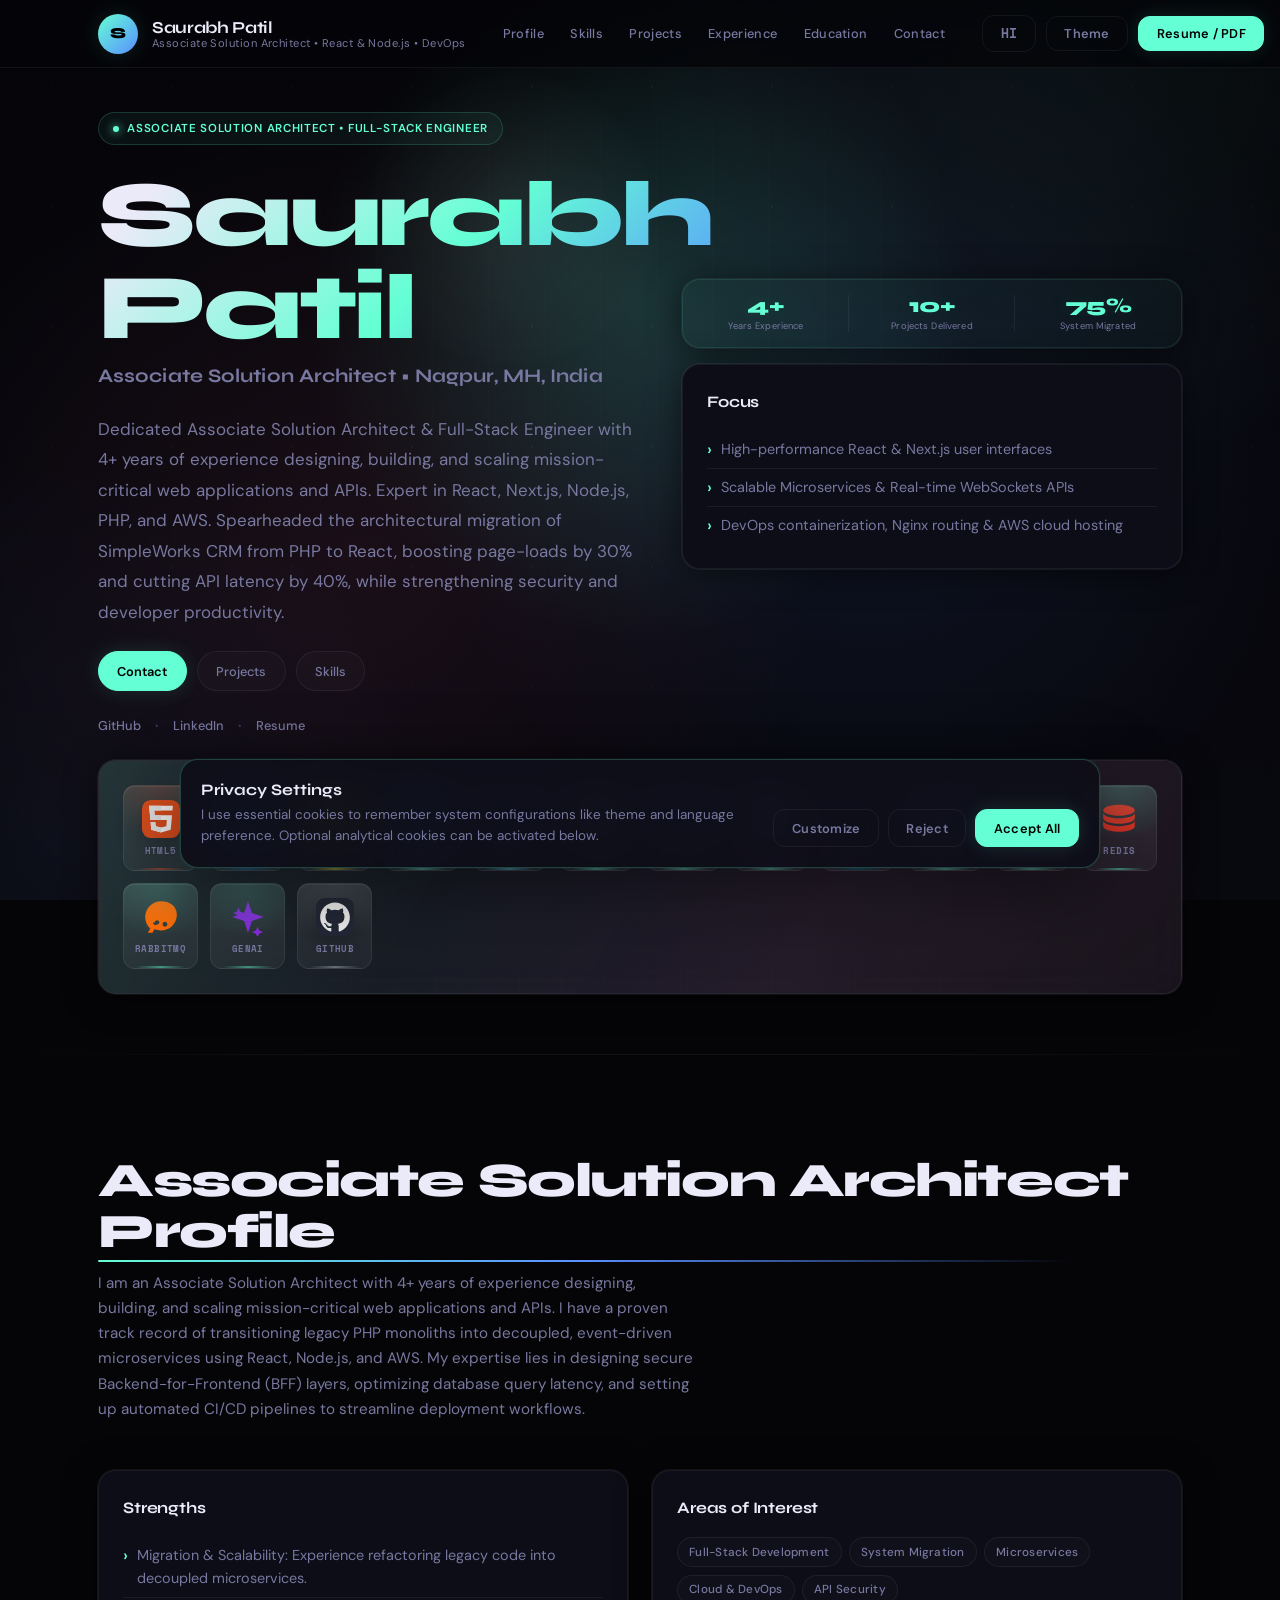
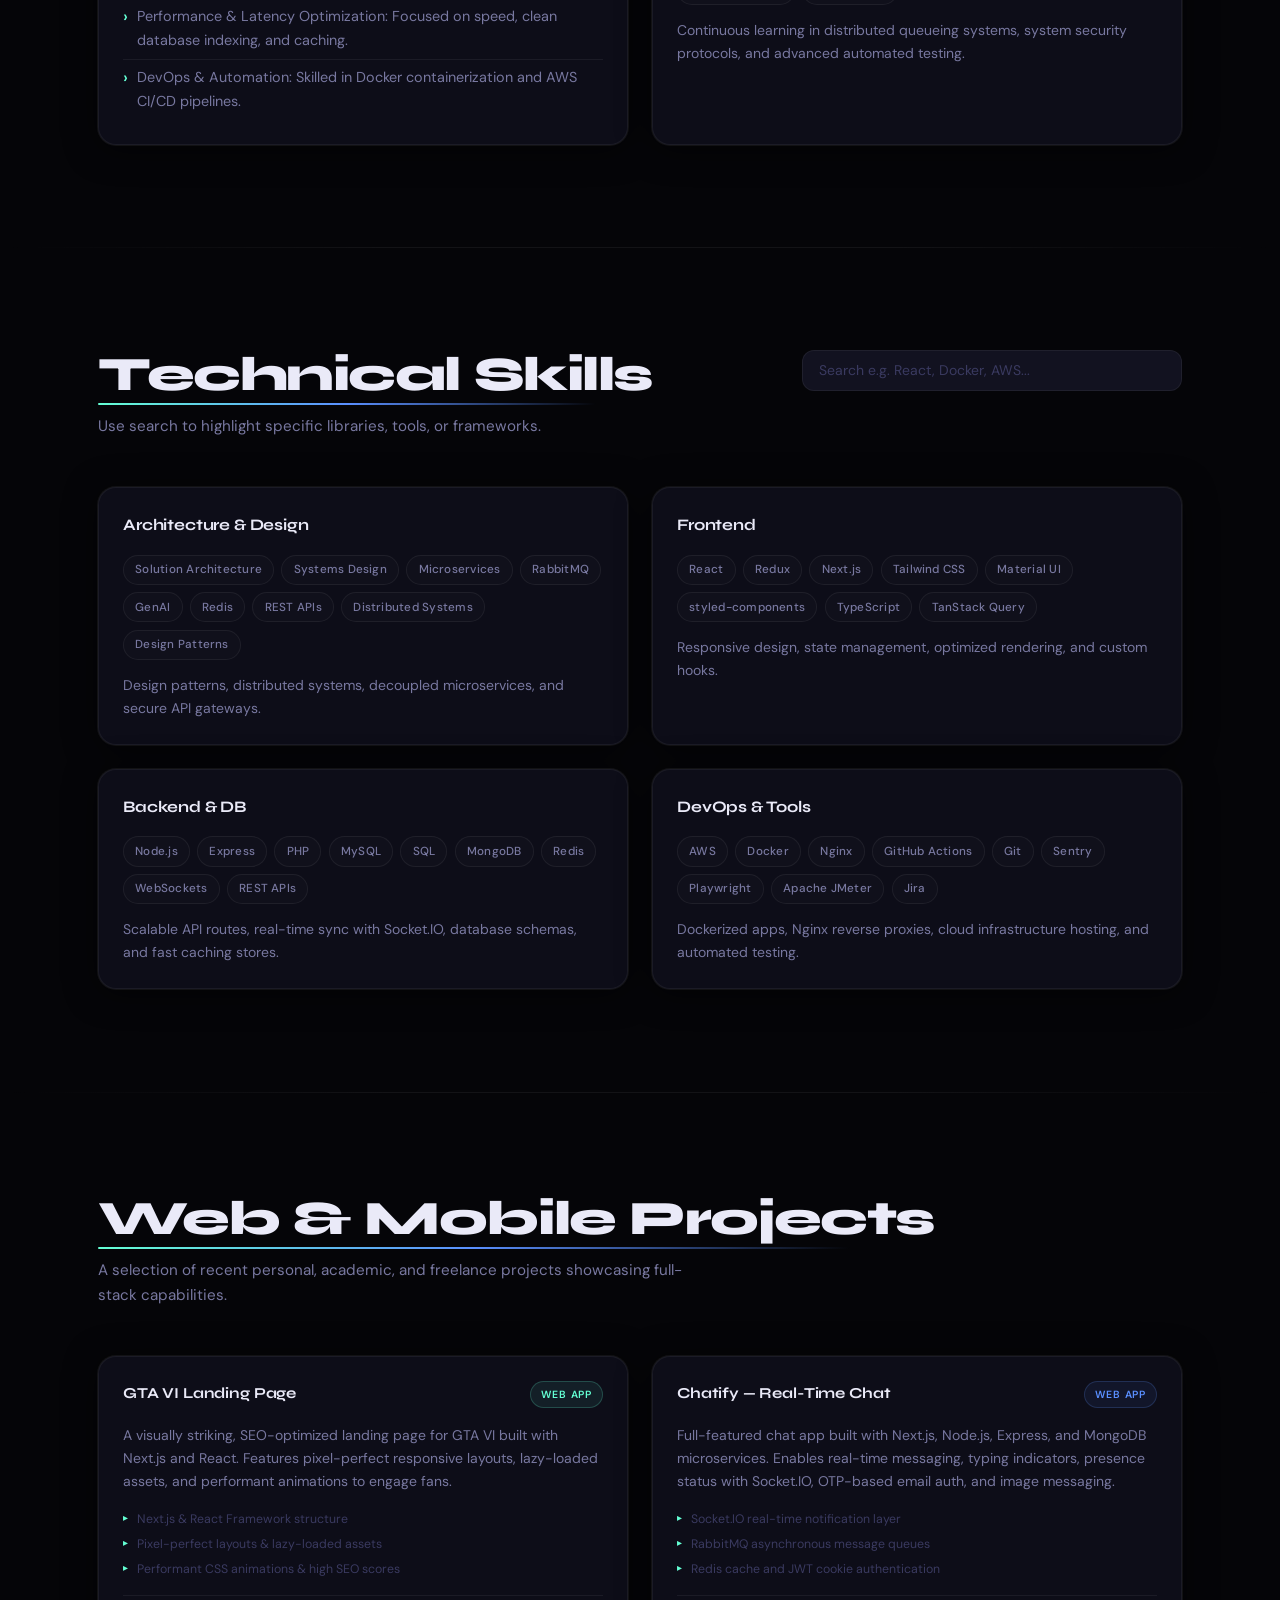
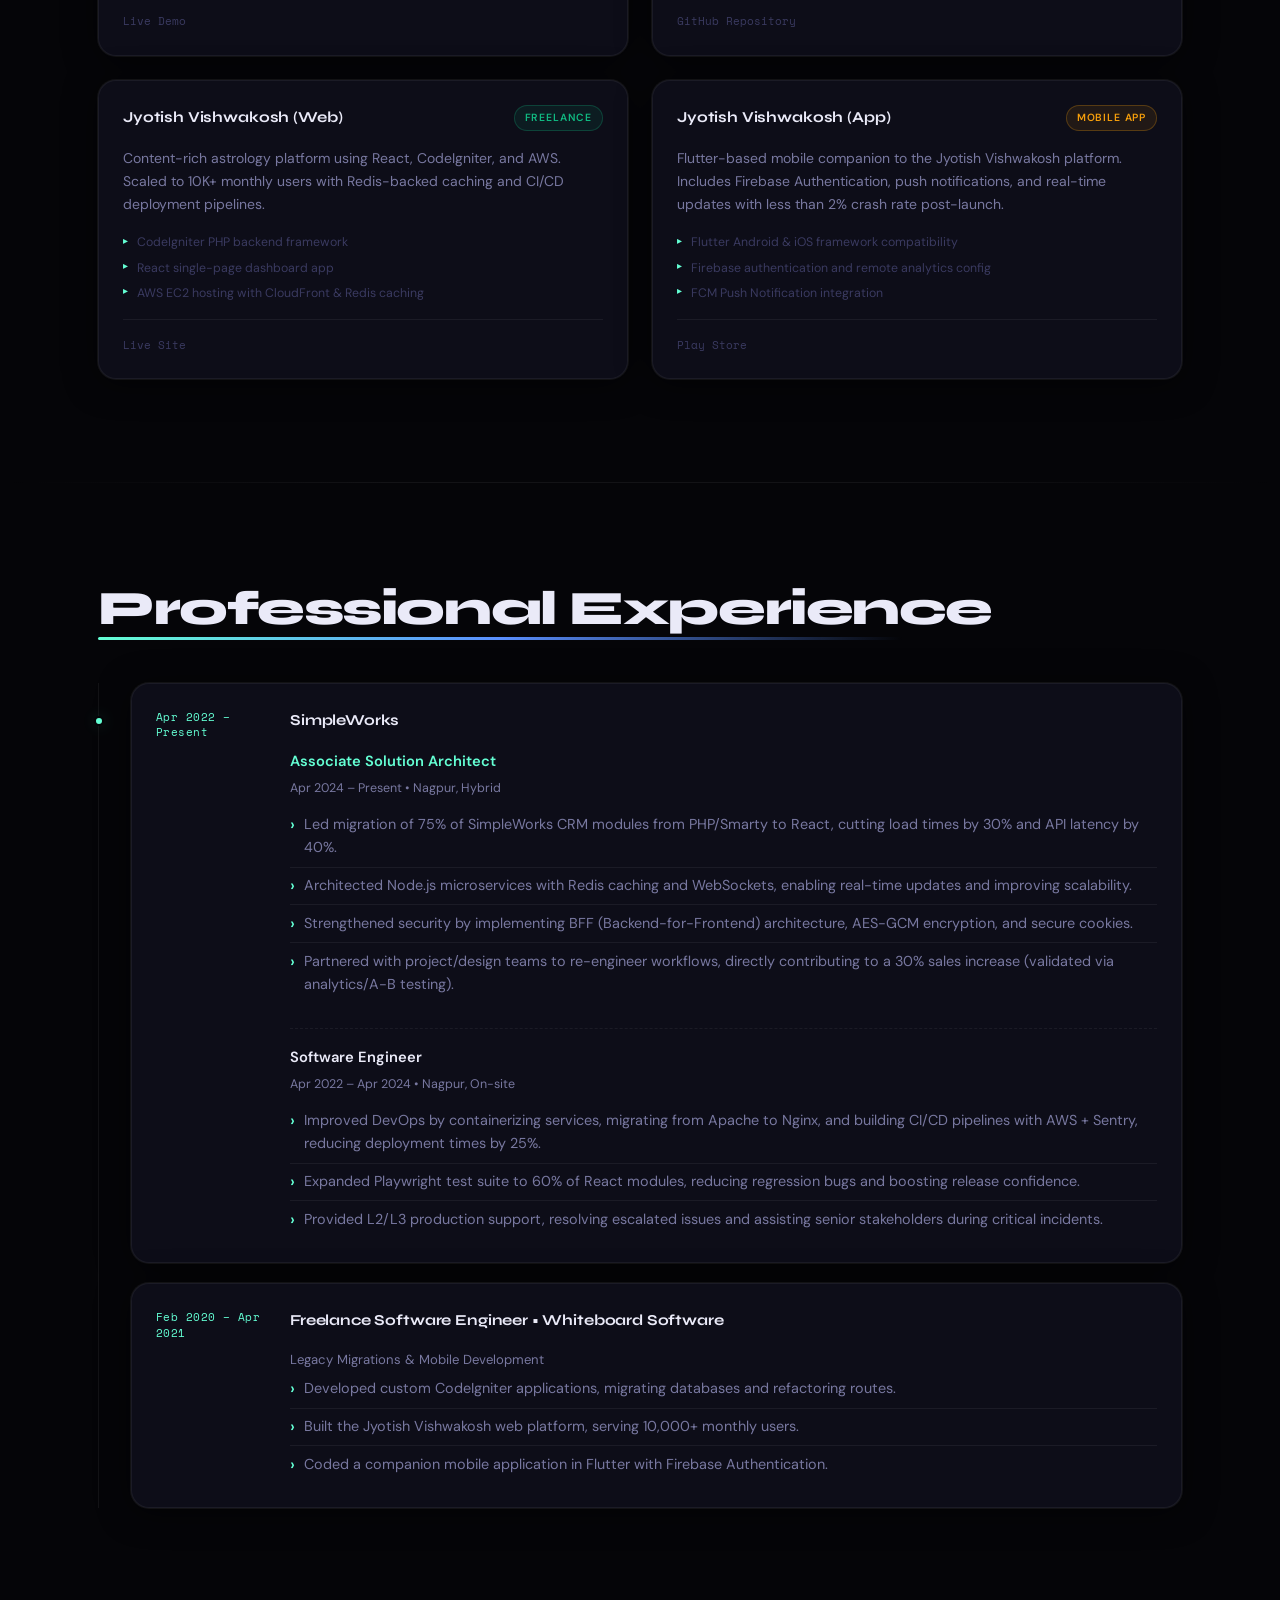
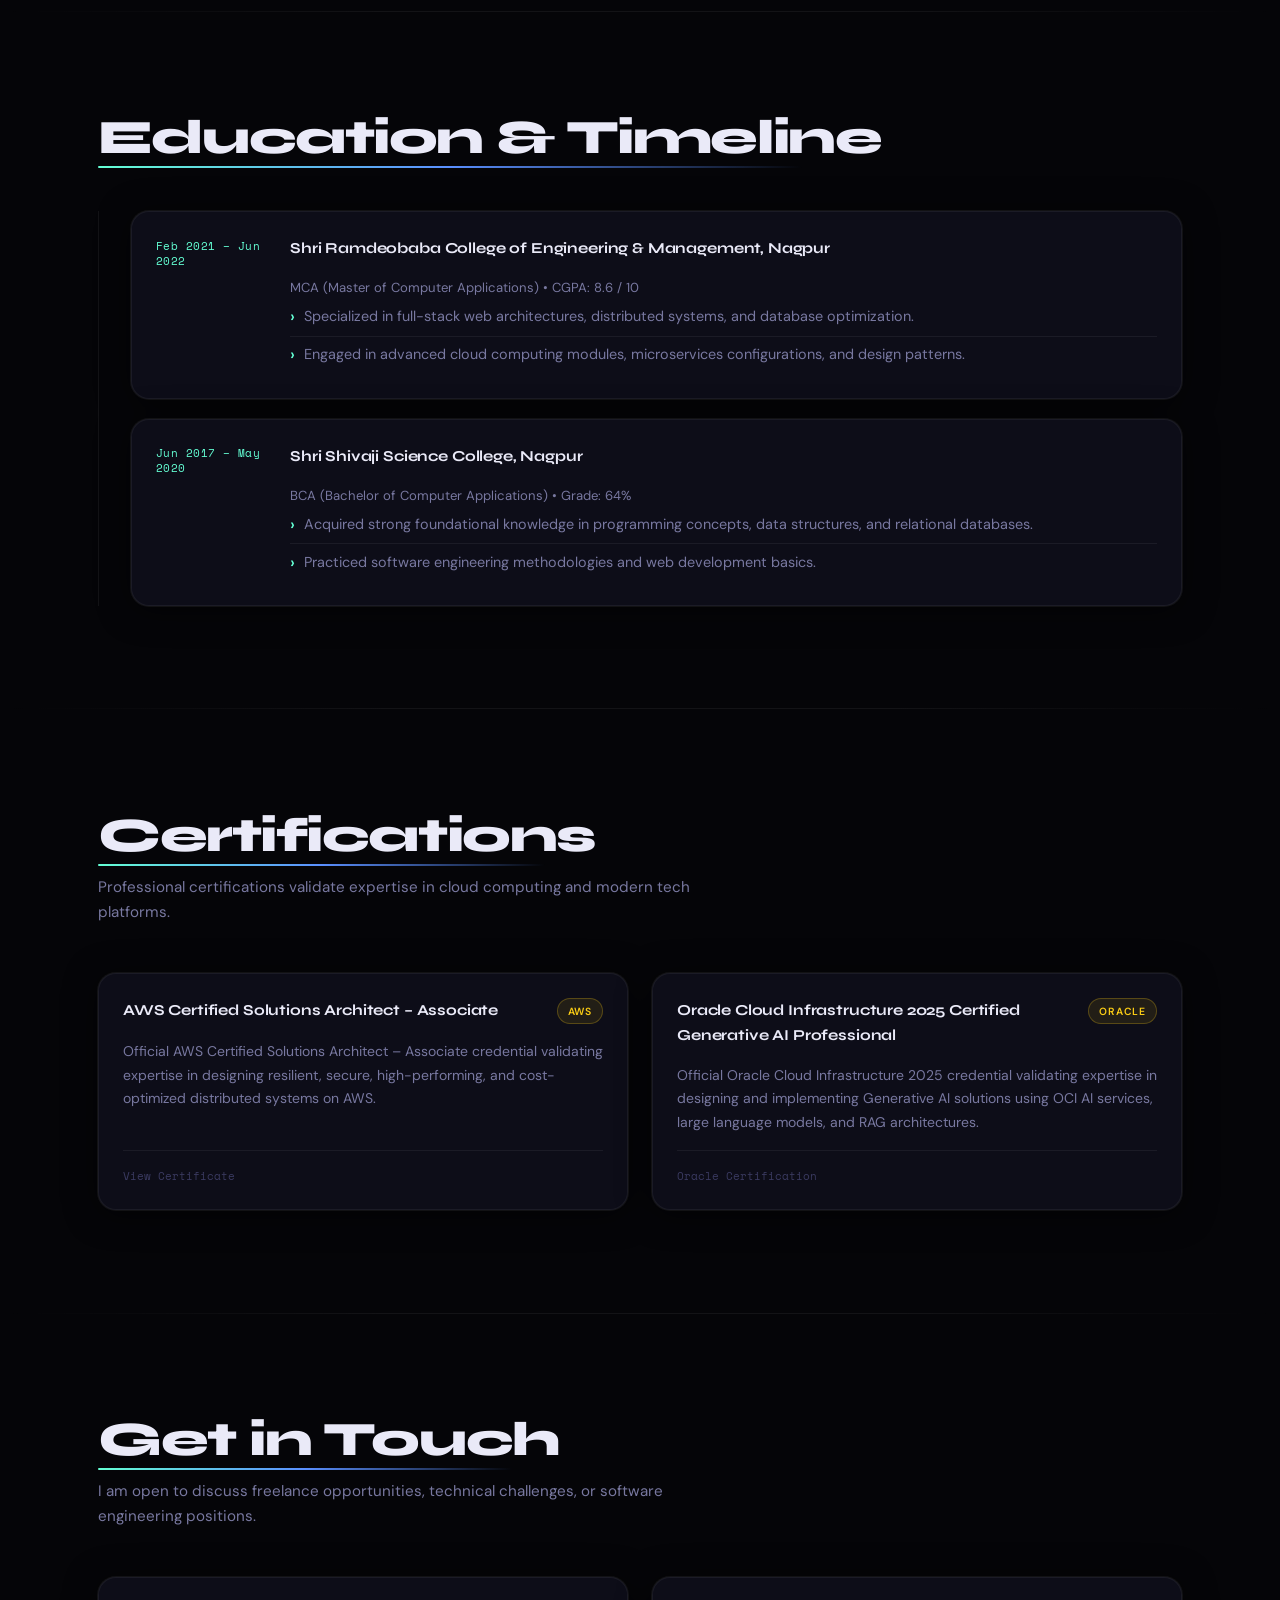
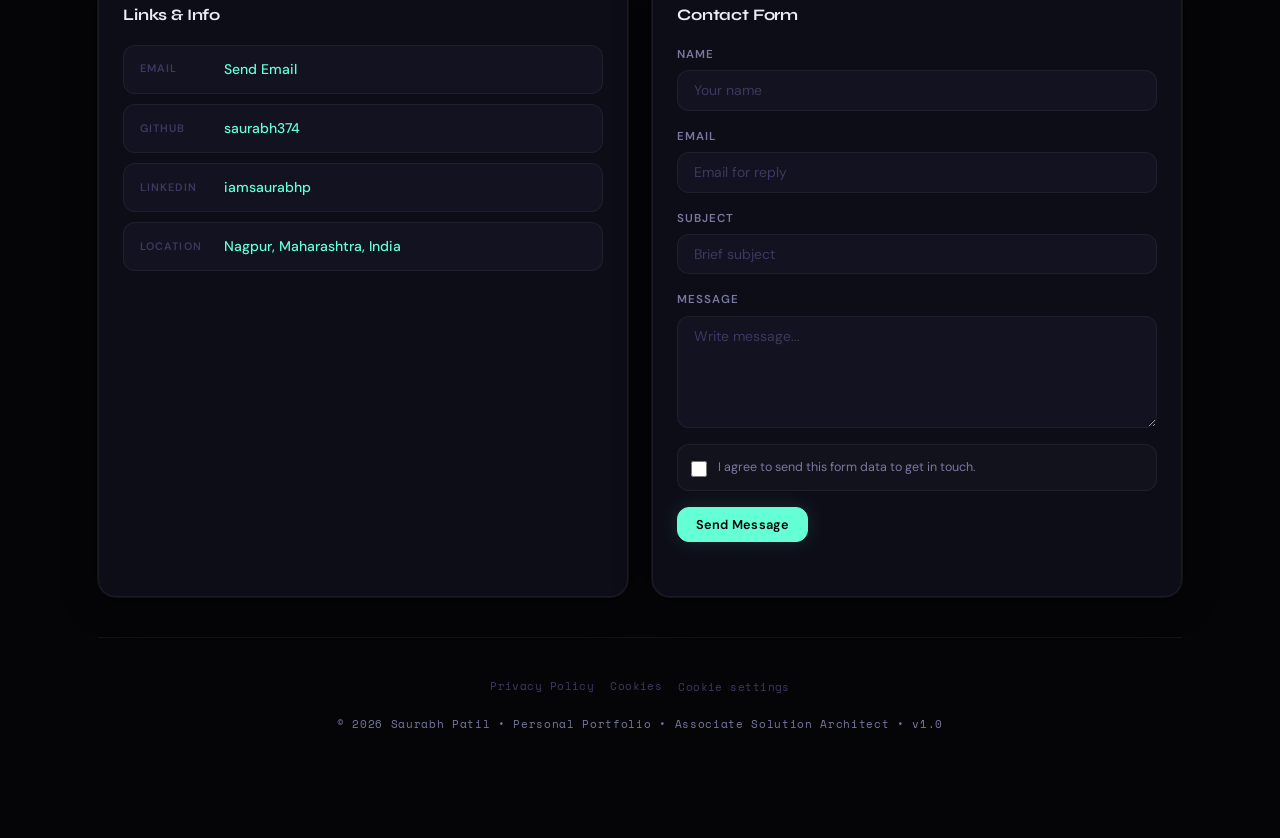
==== commit ba6027e1: "fix: update certifications - remove Cloud Practitioner & Oracle Java, add Oracle OCI 2025 GenAI Prof" ====
--- a/index.html
+++ b/index.html
@@ -553,7 +553,7 @@
           <p class="muted" data-i18n="certsText">Professional certifications validate expertise in cloud computing and modern tech platforms.</p>
         </div>
 
-        <div class="grid three">
+        <div class="grid two">
           <div class="card project reveal rv1">
             <div class="project-top">
               <h3>AWS Certified Solutions Architect – Associate</h3>
@@ -567,23 +567,12 @@
 
           <div class="card project reveal rv2">
             <div class="project-top">
-              <h3>AWS Certified Cloud Practitioner</h3>
-              <span class="badge academic">AWS</span>
-            </div>
-            <p data-i18n="certAwsPractitionerDesc">Official cloud practitioner certification verifying foundational expertise in AWS cloud services, security concepts, and architecture principles.</p>
+              <h3>Oracle Cloud Infrastructure 2025 Certified Generative AI Professional</h3>
+              <span class="badge academic">Oracle</span>
+            </div>
+            <p data-i18n="certOciGenAiDesc">Official Oracle Cloud Infrastructure 2025 credential validating expertise in designing and implementing Generative AI solutions using OCI AI services, large language models, and RAG architectures.</p>
             <div class="project-links">
-              <a class="link" href="https://drive.google.com/file/d/1XAJubip2ygCzAd7s7EkA9J58ChdO8DHF/view?usp=sharing" target="_blank" rel="noopener noreferrer" data-i18n="viewCert">View Certificate</a>
-            </div>
-          </div>
-
-          <div class="card project reveal rv3">
-            <div class="project-top">
-              <h3>Oracle Certified Associate</h3>
-              <span class="badge academic" data-i18n="certOracleBadge">Java</span>
-            </div>
-            <p data-i18n="certOracleDesc">Credential validating fundamental Java programming capabilities, object-oriented concepts, and API usage.</p>
-            <div class="project-links">
-              <span class="link muted" data-i18n="certOracleOrg">Oracle Certification</span>
+              <span class="link muted" data-i18n="certOciGenAiOrg">Oracle Certification</span>
             </div>
           </div>
         </div>
